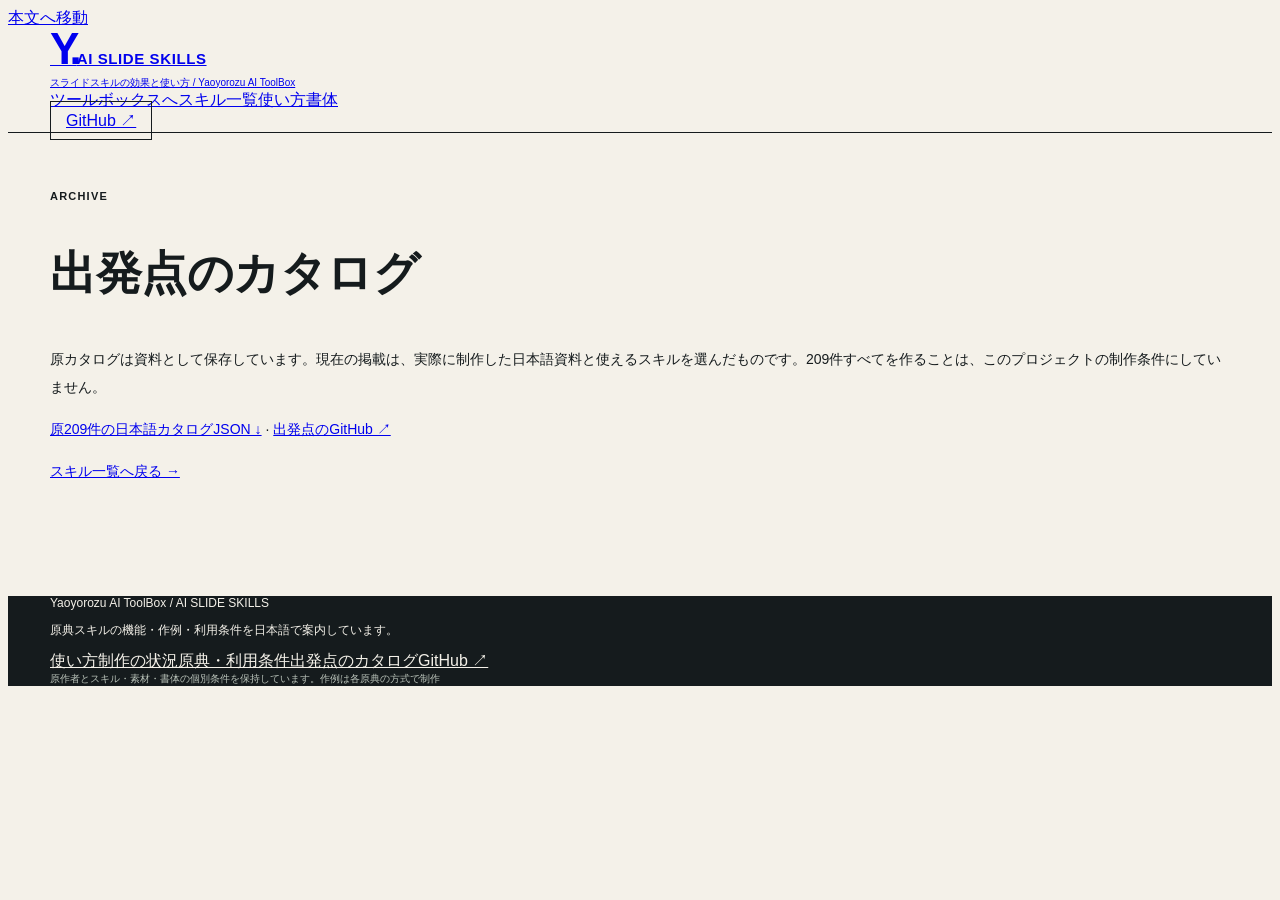
==== archive.html @ 670c6773 "Unify ToolBox branding and return navigation in slides guide" ====
<!doctype html><html lang="ja"><head><meta charset="utf-8"><meta name="viewport" content="width=device-width,initial-scale=1"><meta name="theme-color" content="#f4f1e9"><title>出発点のカタログ｜Yaoyorozu AI ToolBox</title><meta name="description" content="GitHubのAIスライドスキルを、改善できること・必要な入力・作例の該当ページから選べる日本語ガイド。スキル本文と原典一式も取得できます。"><link rel="icon" href="assets/studio-mark.svg"><link rel="stylesheet" href="assets/studio.css?v=4a5a4dead6aa"><link rel="stylesheet" href="assets/case-studio.css?v=7d80075aae3b"><link rel="stylesheet" href="assets/repository-studio.css?v=3c932d511712"><link rel="stylesheet" href="assets/yebisu-atelier.css?v=m320-20261027"><link rel="stylesheet" href="assets/font-atelier.css?v=7da7d9062678"><script type="importmap">{"imports":{"./assets/case-studio.mjs":"./assets/case-studio.mjs?v=c8dac0967e69","./assets/case-units.mjs":"./assets/case-units.mjs?v=8da967ca47a8","./assets/catalog-studio.mjs":"./assets/catalog-studio.mjs?v=f588c91cace5","./assets/download-name.mjs":"./assets/download-name.mjs?v=7736074fd26c","./assets/font-atelier.mjs":"./assets/font-atelier.mjs?v=66cad3c6fb1d","./assets/repository-detail.mjs":"./assets/repository-detail.mjs?v=819189dcedb0","./assets/skill-effects.mjs":"./assets/skill-effects.mjs?v=7119788c831f","./assets/slide-renderer.mjs":"./assets/slide-renderer.mjs?v=c7707512e979","./assets/studio.mjs":"./assets/studio.mjs?v=c17d2545ceea"}}</script><script type="module" src="assets/case-studio.mjs?v=c8dac0967e69"></script><script type="module" src="assets/repository-detail.mjs?v=819189dcedb0"></script><script type="module" src="assets/font-atelier.mjs?v=66cad3c6fb1d"></script></head><body><a class="skip" href="#main">本文へ移動</a><header class="header"><div class="shell header-inner"><a class="brand atelier-brand" href="./"><span class="brand-symbol">Y.</span><span>AI SLIDE SKILLS<small>スライドスキルの効果と使い方 / Yaoyorozu AI ToolBox</small></span></a><nav aria-label="メインメニュー"><a href="https://studio-yebisu.github.io/yaoyorozu-ai-toolbox/">ツールボックスへ</a><a href="./#skills">スキル一覧</a><a href="guide.html">使い方</a><a href="./#fonts">書体</a></nav><a class="header-github" href="https://github.com/studio-yebisu/yaoyorozu-ai-toolbox-slides">GitHub ↗</a></div></header><main id="main" class="shell doc-shell"><section class="doc-hero"><p class="eyebrow">ARCHIVE</p><h1>出発点のカタログ</h1></section><section class="doc-section"><p>原カタログは資料として保存しています。現在の掲載は、実際に制作した日本語資料と使えるスキルを選んだものです。209件すべてを作ることは、このプロジェクトの制作条件にしていません。</p><p><a href="data/skills.json" download>原209件の日本語カタログJSON ↓</a> · <a href="https://github.com/zhuyansen/awesome-codex-ppt-skills">出発点のGitHub ↗</a></p><p><a href="./#skills">スキル一覧へ戻る →</a></p></section></main><footer class="footer"><div class="shell"><div class="footer-main"><div><p class="footer-brand">Yaoyorozu AI ToolBox / AI SLIDE SKILLS</p><p>原典スキルの機能・作例・利用条件を日本語で案内しています。</p></div><div class="footer-links"><a href="guide.html">使い方</a><a href="status.html">制作の状況</a><a href="licenses.html">原典・利用条件</a><a href="archive.html">出発点のカタログ</a><a href="https://github.com/studio-yebisu/yaoyorozu-ai-toolbox-slides">GitHub ↗</a></div></div><div class="footer-bottom"><span>原作者とスキル・素材・書体の個別条件を保持しています。</span><span>作例は各原典の方式で制作</span></div></div></footer><dialog id="case-dialog" aria-labelledby="case-title"><div class="case-dialog-shell"><header class="player-header"><div><p id="case-owner" class="player-kicker"></p><h2 id="case-title"></h2></div><div class="player-header-actions"><button id="case-fullscreen" type="button">大きく見る ↗</button><button id="case-close" type="button" aria-label="事例を閉じる">閉じる ×</button></div></header><div id="case-stage" class="case-stage"></div><div class="case-controls" id="case-controls"><button id="case-prev" type="button" aria-label="前のスライド">←</button><button id="case-play" type="button">▶ 再生</button><button id="case-next" type="button" aria-label="次のスライド">→</button><span id="case-counter" aria-live="polite"></span><button id="case-notes" type="button" aria-expanded="false">発表メモ</button></div><section id="case-effect" class="case-effect" aria-label="このスキルの効果"></section><div id="case-pages" class="case-pages" aria-label="ページ一覧"></div><p id="case-note" hidden></p><div class="case-bottom"><p id="case-state"></p><div><a id="case-download" class="button primary" download>資料をダウンロード ↓</a><a id="case-skill" class="button outline" download>スキル本文 ↓</a><a id="case-make" class="button outline">このスキルで作る →</a><a id="case-compare" class="text-link" hidden>別の形式と比べる ↗</a><a id="case-origin" class="text-link">原典 ↗</a></div></div></div></dialog></body></html>
---- assets/yebisu-atelier.css ----
@font-face{font-family:'Atelier Zen';src:url('../downloads/fonts/zenkakugothicnew/ZenKakuGothicNew-Regular.ttf') format('truetype');font-weight:400;font-display:swap}
@font-face{font-family:'Atelier Zen';src:url('../downloads/fonts/zenkakugothicnew/ZenKakuGothicNew-Bold.ttf') format('truetype');font-weight:700;font-display:swap}
@font-face{font-family:'Atelier Space';src:url('../downloads/fonts/spacegrotesk/SpaceGrotesk%5Bwght%5D.ttf') format('truetype');font-weight:300 700;font-display:swap}
@font-face{font-family:'Atelier Mincho';src:url('../downloads/fonts/shipporimincho/ShipporiMincho-Bold.ttf') format('truetype');font-weight:700;font-display:swap}
:root{--paper:#f4f1e9;--panel:#ebe8dc;--ink:#151b1d;--muted:#545b5d;--line:#cfcdc2;--acid:#d6fa53;--warn:#a63a1f;--sans:'Atelier Zen','Noto Sans JP',sans-serif;--mincho:'Atelier Mincho','BIZ UDPMincho',serif}
html{scroll-behavior:auto;scroll-padding-top:110px}body{background:var(--paper);font-family:var(--sans);color:var(--ink)}button,a,input,select{touch-action:manipulation}
button:focus-visible,a:focus-visible,select:focus-visible,input:focus-visible,summary:focus-visible{outline:3px solid #698a00;outline-offset:3px}
.shell{max-width:1320px;padding-left:42px;padding-right:42px}.header{background:var(--paper);border-bottom:1px solid var(--ink);backdrop-filter:none}.header-inner{min-height:80px}.atelier-brand{gap:12px}.brand-symbol{font:700 44px/.9 'Atelier Space',sans-serif;letter-spacing:-5px}.atelier-brand>span:last-child{font:700 15px/1.2 'Atelier Space',sans-serif;letter-spacing:.04em}.atelier-brand small{display:block;font:400 10px/1.5 var(--sans);letter-spacing:0;margin-top:6px}.header nav{gap:28px}.header-github{border:1px solid var(--ink);padding:10px 15px;border-radius:0}
.eyebrow{font:600 11px/1.5 'Atelier Space',sans-serif;letter-spacing:.11em;color:var(--ink)}
.button{border-radius:0;padding:13px 19px;font-size:13px;border:1px solid var(--ink)}.button.primary{background:var(--ink);color:var(--paper);border-color:var(--ink)}.button.primary:hover{background:#32412a}.button.outline{color:var(--ink);background:transparent}.text-link{color:var(--ink);font-size:13px}
.section{padding-top:64px;padding-bottom:72px}.section-heading{display:flex;align-items:end;justify-content:space-between;gap:35px;margin-bottom:24px}.section-heading h2{font:700 clamp(28px,3vw,38px)/1.35 var(--mincho);letter-spacing:-.01em;margin:10px 0 0}.section-heading>p{font-size:13px;line-height:1.9;margin:0 0 6px;max-width:440px}.results{font-size:12px;color:var(--muted);margin:14px 0}

/* Top: the subject is the skill. Entrances select an improvement, not a slide topic. */
.effect-hero{padding-top:52px;padding-bottom:44px;border-bottom:1px solid var(--ink)}.effect-hero h1{font:700 clamp(30px,4.2vw,54px)/1.3 var(--mincho);letter-spacing:-.02em;margin:16px 0 14px}.effect-hero .hero-description{font-size:15px;line-height:1.9;margin:0 0 28px;max-width:640px}
.need-title{margin:0 0 10px;font-size:13px;font-weight:700}.need-entrance ul{list-style:none;margin:0;padding:0;display:grid;grid-template-columns:repeat(3,minmax(0,1fr));gap:10px}.need-entrance button{display:grid;grid-template-columns:minmax(0,1fr) auto;align-items:baseline;gap:2px 12px;width:100%;min-height:64px;padding:13px 16px;border:1px solid var(--ink);background:transparent;color:var(--ink);text-align:left;font:inherit;cursor:pointer}.need-entrance b{font-size:15px;line-height:1.5}.need-entrance span{grid-column:1;font-size:11px;color:var(--muted)}.need-entrance small{grid-column:2;grid-row:1;font:600 12px/1 'Atelier Space',var(--sans)}.need-entrance button:hover{background:var(--panel)}.need-entrance button[aria-pressed=true]{background:var(--ink);color:var(--paper)}.need-entrance button[aria-pressed=true] span{color:#c6cbc5}.need-entrance button[aria-pressed=true] small{color:var(--acid)}

/* One list: controls, selected state and cards. */
.effect-tools{display:grid;grid-template-columns:minmax(0,2fr) repeat(3,minmax(0,1fr));gap:12px;align-items:end;padding:18px 0;border-top:1px solid var(--ink);border-bottom:1px solid var(--line)}.effect-tools label{display:grid;gap:6px;font-size:12px;font-weight:700;min-width:0}.effect-tools input,.effect-tools select{width:100%;min-width:0;min-height:44px;padding:10px 12px;border:1px solid var(--ink);border-radius:0;background:transparent;color:var(--ink);font:inherit;font-size:14px;font-weight:400}.effect-tools select:disabled{opacity:.5}
.effect-active{display:flex;flex-wrap:wrap;gap:8px;margin-top:14px}.effect-active:empty{display:none}.effect-active button{min-height:36px;padding:7px 12px;border:1px solid var(--ink);background:var(--acid);color:var(--ink);font:inherit;font-size:12px;cursor:pointer}.effect-active button[data-clear-filters]{background:transparent}
.effect-data-note{margin:0 0 14px;padding:10px 14px;border-left:3px solid var(--ink);background:var(--panel);font-size:12px;line-height:1.8}
.effect-list{display:grid;grid-template-columns:repeat(2,minmax(0,1fr));gap:44px 36px}
.effect-card{display:flex;flex-direction:column;min-width:0;padding-top:16px;border-top:2px solid var(--ink)}
.effect-repo{display:flex;flex-wrap:wrap;align-items:center;gap:6px 12px;margin:0;font-size:11px;color:var(--muted);overflow-wrap:anywhere}.effect-repo a{color:var(--muted)}.effect-repo b{color:var(--ink)}.effect-warning{padding:1px 7px;border:1px solid var(--warn);color:var(--warn);font-weight:700}
.effect-card h3{margin:8px 0 6px;font-size:21px;line-height:1.5;letter-spacing:-.01em;overflow-wrap:anywhere}.effect-card h3 a{color:var(--ink);text-decoration:none}.effect-card h3 a:hover{text-decoration:underline;text-underline-offset:4px}
.effect-job{margin:0 0 12px;font-size:13px;line-height:1.85}
.effect-facts{margin:0 0 12px;border-top:1px solid var(--line)}.effect-facts>div{display:grid;grid-template-columns:7.5em minmax(0,1fr);gap:12px;padding:8px 0;border-bottom:1px solid var(--line)}.effect-facts dt{font-size:11px;font-weight:700;padding-top:2px}.effect-facts dd{margin:0;font-size:13px;line-height:1.8;overflow-wrap:anywhere}
.effect-tags{list-style:none;display:flex;flex-wrap:wrap;gap:6px;margin:0 0 14px;padding:0}.effect-tags button{min-height:28px;padding:2px 9px;border:1px solid var(--line);background:transparent;color:var(--ink);font:inherit;font-size:11px;cursor:pointer}.effect-tags button:hover{border-color:var(--ink)}.effect-tags button[aria-pressed=true]{background:var(--acid);border-color:var(--ink)}
.effect-proof{display:grid;grid-template-columns:minmax(0,1fr) minmax(0,42%);grid-template-areas:"title image" "note image" "case image";align-content:start;column-gap:16px;padding:14px;background:var(--panel)}.effect-proof-title{grid-area:title;margin:0 0 6px;font-size:11px;font-weight:700;letter-spacing:.04em}.effect-proof>.effect-inspect,.effect-proof>.effect-missing{grid-area:note;margin:0}.effect-inspect{font-size:13px;line-height:1.8}.effect-inspect b{display:inline-block;margin-right:8px;padding:0 6px;background:var(--ink);color:var(--paper);font-size:11px}.effect-case{grid-area:case;margin:10px 0 0;font-size:11px;line-height:1.7;color:var(--muted)}.effect-case span{white-space:nowrap}
.effect-proof-image{grid-area:image;position:relative;align-self:start;display:block;width:100%;aspect-ratio:16/9;padding:0;border:1px solid var(--ink);background:#dcd8cb;overflow:hidden;cursor:pointer}.effect-proof-image.square-preview{aspect-ratio:1}.effect-proof-image img{display:block;width:100%;height:100%;object-fit:contain}.effect-proof-image span{position:absolute;left:6px;bottom:6px;padding:2px 7px;background:var(--acid);border:1px solid var(--ink);color:var(--ink);font-size:10px;font-weight:700}
.effect-others{margin:10px 0 0;font-size:12px;line-height:1.9}.effect-others button{margin:0 10px 0 0;padding:0;border:0;background:transparent;color:var(--ink);font:inherit;text-decoration:underline;text-underline-offset:3px;cursor:pointer}
.effect-actions{display:flex;flex-wrap:wrap;align-items:center;gap:10px 16px;margin-top:auto;padding-top:14px}.effect-actions .effect-primary{padding:11px 16px;background:var(--ink);color:var(--paper);font-size:13px;font-weight:700;text-decoration:none}.effect-actions .effect-primary:hover{background:#32412a}.effect-actions button{min-height:42px;padding:9px 14px;border:1px solid var(--ink);background:transparent;color:var(--ink);font:inherit;font-size:13px;font-weight:700;cursor:pointer}.effect-actions a[download]{font-size:12px;color:var(--ink)}
.effect-missing{color:#6b5a2f;font-size:12px;line-height:1.8}
.effect-empty{grid-column:1/-1;padding:24px;border:1px solid var(--ink);background:var(--panel);font-size:14px;line-height:1.9}.effect-empty p{margin:0 0 6px}.effect-empty ul{margin:6px 0 14px;padding-left:20px}.effect-empty li button{padding:0;border:0;background:transparent;color:var(--ink);font:inherit;font-weight:700;text-decoration:underline;text-underline-offset:3px;cursor:pointer}
.effect-bundle{display:flex;flex-wrap:wrap;gap:6px 16px;margin-top:36px;font-size:12px;color:var(--muted)}.effect-bundle a{color:var(--ink);font-weight:700}

.effect-how{background:var(--ink);color:var(--paper);padding:56px 0}.effect-how .eyebrow{color:var(--acid)}.effect-how h2{font:700 32px/1.4 var(--mincho);margin:8px 0 24px}.effect-how-steps{list-style:none;margin:0;padding:0;display:grid;grid-template-columns:repeat(5,minmax(0,1fr));gap:24px}.effect-how-steps li{border-top:1px solid #47504b;padding-top:14px}.effect-how-steps b{font:500 30px/1 'Atelier Space',sans-serif;color:var(--acid)}.effect-how-steps h3{font-size:15px;margin:12px 0 8px}.effect-how-steps p{margin:0;font-size:12px;line-height:1.9;color:#d4d8d2}.effect-how .text-link{display:inline-block;margin-top:24px;color:var(--paper)}.effect-how a:focus-visible{outline-color:var(--acid)}
.atelier-fonts{border-top:1px solid var(--ink)}

/* Repository page: problem → what it does → input/output → features used → pages → apply. */
.doc-shell{padding-top:44px;padding-bottom:85px}.doc-shell:has(#repository-detail){max-width:1080px}
.effect-top{margin:24px 0 8px}.effect-top .repo-owner{display:flex;flex-wrap:wrap;gap:6px 12px;align-items:center;font-size:12px;font-weight:400;color:var(--muted);overflow-wrap:anywhere}.effect-top .repo-owner a{color:var(--muted)}.effect-top .repo-owner b{color:var(--ink)}.effect-top h1{font:700 clamp(28px,4vw,46px)/1.35 var(--mincho);letter-spacing:-.01em;margin:12px 0}.effect-top>.repo-desc{font-size:16px;line-height:1.9;max-width:820px}.effect-siblings{font-size:13px;line-height:1.9}.effect-siblings a{color:var(--ink)}
.effect-toc{display:flex;flex-wrap:wrap;gap:8px;margin-top:24px;padding-top:16px;border-top:1px solid var(--line)}.effect-toc a{padding:6px 10px;border:1px solid var(--line);color:var(--ink);font-size:12px;text-decoration:none}.effect-toc a:hover{border-color:var(--ink)}
#problem{scroll-margin-top:160px}
.effect-proof-dialog{width:min(1100px,96vw);max-height:94vh;overflow:auto;padding:20px;background:var(--paper);color:var(--ink);border:1px solid var(--ink)}.effect-proof-dialog::backdrop{background:#17201bd9}.effect-proof-dialog>header{display:flex;align-items:start;justify-content:space-between;gap:20px;margin-bottom:16px}.effect-proof-dialog h2{font:700 20px/1.5 var(--mincho);margin:0}.effect-proof-dialog>header button{flex-shrink:0}.effect-proof-images{display:grid;grid-template-columns:repeat(auto-fit,minmax(min(360px,100%),1fr));gap:16px}.effect-proof-images figure{margin:0;min-width:0}.effect-proof-images img{display:block;width:100%;aspect-ratio:16/9;max-height:62vh;object-fit:contain;background:#fff;border:1px solid var(--line)}.effect-proof-images figcaption{font-size:12px;margin-top:6px}.effect-proof-context{display:grid;grid-template-columns:110px 1fr;gap:8px 14px;font-size:13px;line-height:1.9}.effect-proof-context dt{font-weight:700}.effect-proof-context dd{margin:0}.effect-proof-dialog>p{margin-bottom:0}body:has(.effect-proof-dialog[open]){overflow:hidden}
.effect-proof-dialog .effect-proof-actions{margin:0 0 16px}
@media(max-width:650px){#problem{scroll-margin-top:240px}.effect-proof-dialog{padding:14px}.effect-proof-dialog h2{font-size:17px}.effect-proof-dialog>header{gap:10px}.effect-proof-context{grid-template-columns:1fr;gap:2px}.effect-proof-context dd{margin-bottom:10px}.effect-proof-images img{max-height:40vh}}
.effect-section{padding:30px 0;border-top:1px solid var(--ink)}.effect-section h2{display:flex;align-items:baseline;gap:12px;margin:0 0 16px;font:700 24px/1.45 var(--mincho)}.effect-step{flex:0 0 auto;display:inline-grid;place-items:center;width:30px;height:30px;background:var(--acid);border:1px solid var(--ink);font:600 14px/1 'Atelier Space',var(--sans)}.effect-section h3{margin:20px 0 8px;font-size:15px}.effect-section h4{margin:0 0 8px;font-size:13px}.effect-section p,.effect-section li{font-size:14px;line-height:1.95;overflow-wrap:anywhere}.effect-section ul,.effect-section ol{padding-left:22px}.effect-lead{font-size:16px!important;max-width:820px}
.effect-upstream{margin:16px 0 8px;padding:12px 16px;border-left:3px solid var(--ink);background:var(--panel)}.effect-upstream p{margin:0}.effect-label{font-size:11px!important;font-weight:700;margin-bottom:4px!important}.effect-source{font-size:13px!important}.effect-source a{color:var(--ink);overflow-wrap:anywhere}
.effect-io,.effect-scope{display:grid;grid-template-columns:repeat(2,minmax(0,1fr));gap:20px}.effect-io>div,.effect-scope>div{min-width:0;padding:14px 16px;border:1px solid var(--line)}.effect-io h3{margin-top:0}.effect-scope{margin-top:14px}.effect-note{font-size:13px!important}.effect-note a{color:var(--ink)}
.effect-case-title{margin:0 0 4px!important;font:700 19px/1.6 var(--mincho)!important}.effect-case-meta{margin:0 0 12px;font-size:12px!important;color:var(--muted)}.effect-boundary{margin-top:14px;padding:10px 14px;border:1px dashed var(--ink);font-size:13px!important}.effect-boundary a{color:var(--ink)}
.effect-details{margin-top:16px;font-size:13px}.effect-details summary{cursor:pointer;font-weight:700;min-height:32px}.effect-details pre{white-space:pre-wrap;overflow-wrap:anywhere;font-size:12px}
.effect-pages{list-style:none;margin:0;padding:0!important;display:grid;gap:18px}.effect-page{display:grid;grid-template-columns:minmax(0,300px) minmax(0,1fr);gap:20px;padding:16px;background:var(--panel)}.effect-page-image{position:relative;display:block;width:100%;aspect-ratio:16/9;padding:0;border:1px solid var(--ink);background:#dcd8cb;overflow:hidden;cursor:pointer}.effect-page-image img{display:block;width:100%;height:100%;object-fit:contain}.effect-page-image.is-invalid{display:grid;place-items:center;cursor:default;font-size:12px}.effect-page-noimage{display:grid;place-items:center;height:100%;font-size:12px;line-height:1.6}.effect-page-copy{min-width:0}.effect-page-label{margin:0 0 8px!important}.effect-page-label b{margin-right:10px;padding:1px 8px;background:var(--ink);color:var(--paper);font-size:12px}.effect-page-copy dl{display:grid;grid-template-columns:6.5em minmax(0,1fr);gap:6px 12px;margin:0 0 10px}.effect-page-copy dt{font-size:12px;font-weight:700;padding-top:3px}.effect-page-copy dd{margin:0;font-size:14px;line-height:1.85;overflow-wrap:anywhere}.effect-page-actions{display:flex;flex-wrap:wrap;align-items:center;gap:8px 16px;margin:0!important}.effect-page-actions a{color:var(--ink);font-size:13px}.effect-page-actions .button{min-height:42px}
.effect-edit-note{margin-top:16px;padding:12px 16px;border-left:3px solid var(--ink);background:#fff9ed;font-size:13px!important}.effect-edit-note a{margin-left:6px;color:var(--ink);font-weight:700}
.effect-howto{margin:0 0 16px}.effect-howto li{margin-bottom:4px}.effect-chooser{margin:8px 0 12px}.effect-works h2{font:700 20px/1.5 var(--mincho)}
.repo-chips span{background:#e6e7d8;border-radius:0}.repo-guide-section{border-top:1px solid var(--ink)}.repo-guide-section h2{font:700 22px/1.5 var(--mincho);margin:0 0 12px}.repo-guide-section pre,.repo-guide-section textarea{background:transparent;border-color:var(--line);border-radius:0}.repo-guide-section>details{font-size:12px}.repo-guide-section>details summary{cursor:pointer;font-weight:700}.repo-guide-section>details[open]{margin-top:15px}.repo-code-actions{align-items:center}.repo-code-actions a,.repo-code-actions button{color:var(--ink)}.repo-code-actions .button.primary{color:var(--paper)}.repo-example-row button{color:var(--ink)}.repo-example-row img{border-radius:0}
#repository-font{display:block;width:100%;max-width:360px;margin:10px 0 8px;padding:11px 13px;border:1px solid var(--line);border-radius:0;background:transparent;font:inherit;font-size:13px}#repository-copy-state{display:block;margin-top:10px;font-size:12px}
.repository-request-inputs>label,.repository-request-options label,.repo-guide-section>label[for="repository-prompt"]{display:block;font-size:12px;font-weight:700;margin:15px 0 7px}.repository-request-inputs input{display:block;width:100%;min-width:0;padding:11px 13px;border:1px solid var(--line);border-radius:0;background:transparent;font:inherit;font-size:13px}.repository-request-options{display:grid;grid-template-columns:minmax(0,1fr) 90px;gap:12px;margin-bottom:18px}.repository-request-inputs #repository-content{min-height:160px}.repo-guide-section #repository-assemble{margin:5px 0 8px}.repository-used-prompt{margin-top:20px}.repository-used-prompt summary{cursor:pointer;font-size:12px;font-weight:700}.repository-used-prompt pre{max-height:360px;overflow:auto}
.repo-archive-note{padding:18px;border-left:3px solid var(--ink);background:var(--panel);font-size:13px;line-height:1.9}
.repository-skill-text{white-space:pre-wrap;overflow-wrap:anywhere;max-height:36rem;overflow:auto;font-size:.875rem;line-height:1.8}
#repository-case{display:block;width:100%;min-height:44px;margin:8px 0 12px;padding:10px 12px;font:inherit;background:#faf8f1;color:#17231f;border:1px solid #aba99d}
#repository-detail .repo-license-notice{margin:16px 0;padding:12px 16px;border-left:3px solid var(--warn);background:#fff9ed;font-size:14px;line-height:1.8}

/* Player: current skill, its change, and what to inspect on this page. */
#case-dialog{border:1px solid var(--ink);border-radius:2px;background:var(--paper);box-shadow:0 40px 100px #0007;animation:atelier-float .23s cubic-bezier(.2,.8,.2,1)}#case-dialog::backdrop{background:#0d161db3;backdrop-filter:blur(6px);animation:atelier-shade .18s ease}.player-header{background:var(--paper);border-color:var(--line)}.player-header h2{font-size:17px}.player-kicker{color:var(--ink)!important;font-weight:700}.player-header-actions button{border-radius:0;border-color:var(--line);color:var(--ink)}.case-controls{background:var(--paper);border-color:var(--line)}.case-controls button,.case-pages button{border-radius:0}.case-controls button{border-color:var(--line);color:var(--ink)}.case-pages{background:var(--paper)}.case-pages button[aria-current=true]{outline-color:var(--ink)}.case-pages button:not(:has(img)){min-height:70px;min-width:150px;background:#e6e3d8;display:flex;align-items:center}.case-pages button span{line-height:1.6;font-size:10px;white-space:normal}.case-bottom{background:var(--paper);border-color:var(--line)}#case-note{background:var(--panel);border-radius:0}#case-skill[hidden]{display:none}
.case-effect{display:grid;grid-template-columns:minmax(0,1fr) minmax(0,1.4fr) auto;gap:10px 22px;align-items:start;margin:0 0 12px;padding:12px 14px;background:var(--panel);border-left:3px solid var(--ink)}.case-effect:empty{display:none}.case-effect p{margin:0}.case-effect-kicker,.case-effect-label{font-size:11px;font-weight:700;color:var(--muted)}.case-effect-name{font-size:14px;font-weight:700;line-height:1.6}.case-effect-change,.case-effect-inspect{font-size:13px;line-height:1.75}.case-effect-rule{margin-top:4px!important;font-size:12px;line-height:1.7}.case-effect-rule span{margin-right:8px;font-weight:700}.case-effect-jumps{display:flex;flex-wrap:wrap;align-items:center;gap:6px;margin-top:8px!important;font-size:11px}.case-effect-jumps button{min-width:32px;min-height:32px;border:1px solid var(--ink);background:transparent;color:var(--ink);font:inherit;font-size:12px;cursor:pointer}.case-effect-jumps button[aria-current=true]{background:var(--ink);color:var(--paper)}.case-effect-link{align-self:center;color:var(--ink);font-size:12px;font-weight:700;white-space:nowrap}
#case-dialog.expanded .case-effect-change{display:none}
@keyframes atelier-float{from{opacity:0;transform:translateY(25px) scale(.97)}to{opacity:1;transform:translateY(0) scale(1)}}@keyframes atelier-shade{from{opacity:0}to{opacity:1}}

.footer{background:var(--ink);color:var(--paper);border-top:0}.footer a,.footer-brand{color:var(--paper)}.footer-bottom{border-color:#47504b;color:#b9c2b9;font-size:10px}.footer-main p{font-size:12px}.footer-links{flex-wrap:wrap;row-gap:10px}.footer a:focus-visible{outline-color:var(--acid)}
.doc-hero h1{font:700 clamp(30px,3.6vw,48px)/1.4 var(--mincho);letter-spacing:-.01em}.doc-section h2{font:700 24px/1.5 var(--mincho)}.doc-section p,.doc-section li{font-size:14px;line-height:2}.doc-section pre{padding:25px;background:#e9e5d9;white-space:pre-wrap;overflow-wrap:anywhere;font-size:13px;line-height:1.9}.doc-section h3{margin-top:22px;font-size:16px}
.atelier-edition{background:var(--ink);color:var(--paper)}.edition-inner{display:grid;grid-template-columns:auto minmax(0,1fr) auto;align-items:center;gap:8px 28px;padding-top:12px;padding-bottom:12px}.edition-model{display:flex;flex-wrap:wrap;align-items:baseline;gap:4px 12px;margin:0}.edition-model span{font:600 10px/1.4 'Atelier Space',var(--sans);letter-spacing:.14em;color:#b9c2b9}.edition-model b{font:700 15px/1.2 'Atelier Space',var(--sans);letter-spacing:.06em;color:var(--acid)}.edition-copy{margin:0;font-size:12px;line-height:1.8;color:#e7e6dc}.edition-copy b{color:var(--paper)}.edition-copy span{display:block;font-size:11px;color:#b9c2b9}.edition-link{color:var(--paper);font-size:12px;font-weight:700;white-space:nowrap;border-bottom:1px solid var(--acid);padding-bottom:2px}.atelier-edition a:focus-visible{outline-color:var(--acid)}
.atelier-edition.is-pending{background:#e9e5d9;color:var(--ink);border-top:1px solid var(--line)}.is-pending .edition-model b{font:700 13px/1.4 var(--sans);letter-spacing:0;color:var(--ink)}.is-pending .edition-model span,.is-pending .edition-copy span{color:var(--muted)}.is-pending .edition-copy,.is-pending .edition-copy b,.is-pending .edition-link{color:var(--ink)}.atelier-edition.is-pending a:focus-visible{outline-color:#698a00}
.guide-lead{margin-top:12px;font-size:14px;line-height:2}.guide-kit{display:grid;grid-template-columns:repeat(2,minmax(0,1fr));margin:0;border-top:1px solid var(--ink)}.guide-kit>div{padding:18px 22px 20px 0;border-bottom:1px solid var(--line);min-width:0}.guide-kit>div:nth-child(odd){border-right:1px solid var(--line)}.guide-kit>div:nth-child(even){padding-left:22px}.guide-kit dt{margin-bottom:6px;font:700 17px/1.5 var(--mincho)}.guide-kit dd{margin:0;font-size:13px;line-height:1.9}.guide-steps b{margin-right:8px}.doc-section .guide-caution{padding:16px 18px;border-left:3px solid var(--ink);background:#e9e5d9;font-size:13px}.guide-caution b{display:block;margin-bottom:4px}
.status-stamp{font-size:12px;color:var(--muted)}.status-figures{display:grid;grid-template-columns:repeat(5,minmax(0,1fr));margin:0 0 14px;border-top:1px solid var(--ink)}.status-figures>div{display:flex;flex-direction:column-reverse;justify-content:flex-end;gap:6px;min-width:0;padding:14px 12px 14px 0;border-bottom:1px solid var(--line)}.status-figures dt{font-size:11px;color:var(--muted)}.status-figures dd{margin:0;font:500 32px/1 'Atelier Space',var(--sans)}.status-figures small{margin-left:3px;font:700 11px/1 var(--sans)}.status-model{display:flex;flex-wrap:wrap;align-items:baseline;gap:4px 14px;padding:14px 18px;background:var(--ink);color:var(--paper)}.status-model span{font:600 10px/1.4 'Atelier Space',var(--sans);letter-spacing:.14em;color:#b9c2b9}.status-model b{font:700 22px/1.2 'Atelier Space',var(--sans);letter-spacing:.06em;color:var(--acid)}.status-list{display:grid;grid-template-columns:max-content minmax(0,1fr);gap:10px 24px;font-size:14px;line-height:1.8}.status-list dt{font-weight:700}.status-list dd{margin:0;overflow-wrap:anywhere}.status-pending{padding:16px 18px;border-left:3px solid var(--ink);background:#e9e5d9}.status-pending b{display:inline-block;margin-right:10px;padding:1px 8px;border:1px solid var(--ink);background:var(--acid);font-size:12px}
.license-table-wrap small{font-size:11px;line-height:1.7;color:var(--muted)}

@media(max-width:1100px){.shell{padding-left:30px;padding-right:30px}.effect-how-steps{grid-template-columns:repeat(3,minmax(0,1fr))}.effect-tools{grid-template-columns:repeat(3,minmax(0,1fr))}.effect-search{grid-column:1/-1}}
@media(max-width:900px){.effect-list{grid-template-columns:1fr}.need-entrance ul{grid-template-columns:repeat(2,minmax(0,1fr))}.case-effect{grid-template-columns:minmax(0,1fr)}.case-effect-link{justify-self:start}}
@media(max-width:800px){.header-inner{min-height:72px}.header nav{gap:18px}.header nav a{font-size:12px}.header-github{display:none}.atelier-brand>span:last-child{font-size:13px}.section{padding-top:48px;padding-bottom:52px}.section-heading{display:block}.section-heading>p{margin-top:12px;max-width:none}.edition-inner{grid-template-columns:1fr;gap:6px}.status-figures{grid-template-columns:repeat(3,minmax(0,1fr))}.effect-page{grid-template-columns:minmax(0,220px) minmax(0,1fr)}.case-controls{flex-wrap:wrap}}
@media(max-width:600px){.shell{padding-left:20px;padding-right:20px}.header nav{gap:8px;flex-wrap:wrap}.header nav a{font-size:11px;min-height:44px;display:flex;align-items:center}.brand-symbol{font-size:34px}.atelier-brand{gap:7px}.atelier-brand>span:last-child{font-size:10px}.atelier-brand small{font-size:9px}
 .effect-hero{padding-top:30px;padding-bottom:30px}.effect-hero h1{font-size:28px}.effect-hero .hero-description{font-size:14px;margin-bottom:20px}.need-entrance ul{grid-template-columns:1fr;gap:8px}.need-entrance button{min-height:52px;padding:10px 14px}.need-entrance b{font-size:14px}
 .effect-tools{grid-template-columns:1fr 1fr;gap:10px}.effect-tools label:last-child{grid-column:1/-1}.section-heading h2{font-size:26px}
 .effect-card h3{font-size:19px}.effect-facts>div{grid-template-columns:1fr;gap:2px}.effect-proof{grid-template-columns:minmax(0,1fr);grid-template-areas:"title" "note" "image" "case";row-gap:8px}.effect-proof-image{margin-top:4px}.effect-case{margin-top:0}.effect-case span{white-space:normal}.effect-actions{gap:10px}.effect-actions .effect-primary,.effect-actions button{flex:1 1 100%;text-align:center}
 .effect-how h2{font-size:26px}.effect-how-steps{grid-template-columns:1fr;gap:14px}.effect-how-steps li{display:grid;grid-template-columns:40px minmax(0,1fr);column-gap:12px}.effect-how-steps b{grid-row:1/3;font-size:24px}.effect-how-steps h3{margin:0 0 4px}.effect-how-steps p{grid-column:2}
 .doc-shell{padding-top:26px}.effect-top h1{font-size:28px}.effect-top>.repo-desc{font-size:15px}.effect-section h2{font-size:20px}.effect-io,.effect-scope{grid-template-columns:1fr;gap:12px}.effect-page{grid-template-columns:1fr;padding:12px}.effect-page-copy dl{grid-template-columns:1fr;gap:2px}.effect-page-copy dd{margin-bottom:8px}.effect-page-actions .button{flex:1 1 100%;text-align:center}
 .guide-kit{grid-template-columns:1fr}.guide-kit>div,.guide-kit>div:nth-child(even){padding:16px 0 18px;border-right:0}.guide-kit>div:nth-child(odd){border-right:0}.status-figures{grid-template-columns:repeat(2,minmax(0,1fr))}.status-figures dd{font-size:28px}.status-list{grid-template-columns:1fr;gap:2px}.status-list dd{margin-bottom:10px}
 .player-header h2{font-size:13px}.player-header-actions button{font-size:10px}.case-bottom>div{gap:9px}.case-pages{max-height:98px}.case-effect{padding:10px 12px;gap:6px}.case-effect-change{font-size:12px}.footer-bottom{display:block;line-height:1.8}}
@media(prefers-reduced-motion:reduce){html{scroll-behavior:auto}*,*::before,*::after{animation:none!important;transition:none!important}}

.effect-cautions{border-left:3px solid #9a3c21;background:#f2e5d8;padding:10px 14px;margin:14px 0;font-size:12px;line-height:1.8}.effect-cautions p{margin:0}.effect-cautions ul{margin:0;padding-left:18px}
.effect-edit-proof{margin-top:28px;padding-top:20px;border-top:1px solid var(--line,#c8beb0)}.effect-edit-proof h3{font-size:20px}.effect-edit-comparison{display:grid;grid-template-columns:repeat(2,minmax(0,1fr));gap:18px}.effect-edit-comparison figure{margin:0}.effect-edit-comparison img{width:100%;display:block;border:1px solid #c8beb0}.effect-edit-comparison figcaption{font-size:12px;margin-top:8px}@media(max-width:700px){.effect-edit-comparison{grid-template-columns:1fr}}

/* Keep source downloads readable and mobile filter choices untruncated. */
.effect-edit-note a{display:inline-block;white-space:nowrap;margin:6px 8px 0 0;padding:5px 8px;border:1px solid currentColor;text-decoration:none}
@media(max-width:600px){.effect-tools{grid-template-columns:minmax(0,1fr)}.effect-tools label{grid-column:1/-1}}

.effect-edit-downloads a{white-space:nowrap}
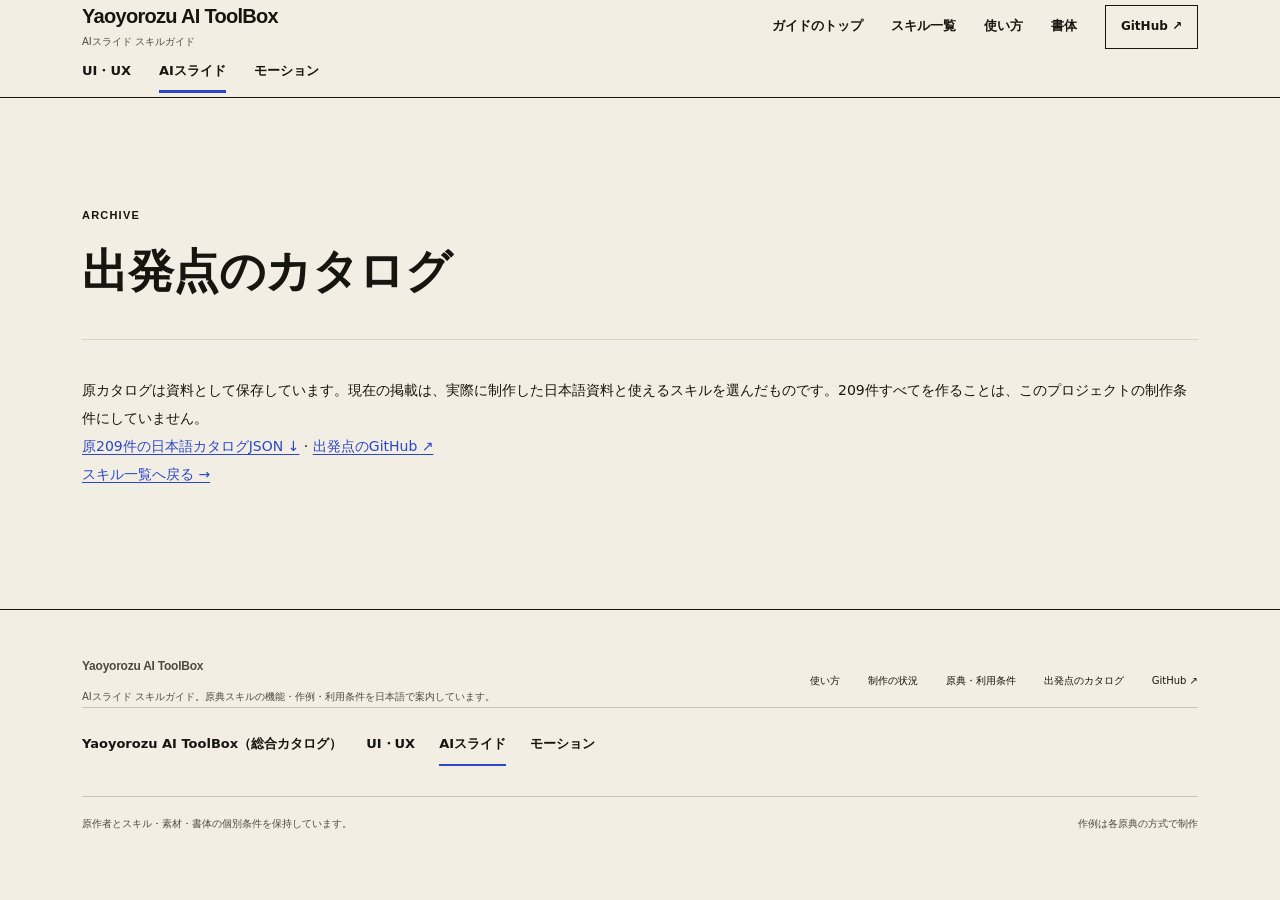
==== commit 36bf9ec7: "Align slides guide with ToolBox interface" ====
--- a/archive.html
+++ b/archive.html
@@ -1 +1 @@
-<!doctype html><html lang="ja"><head><meta charset="utf-8"><meta name="viewport" content="width=device-width,initial-scale=1"><meta name="theme-color" content="#f4f1e9"><title>出発点のカタログ｜Yaoyorozu AI ToolBox</title><meta name="description" content="GitHubのAIスライドスキルを、改善できること・必要な入力・作例の該当ページから選べる日本語ガイド。スキル本文と原典一式も取得できます。"><link rel="icon" href="assets/studio-mark.svg"><link rel="stylesheet" href="assets/studio.css?v=4a5a4dead6aa"><link rel="stylesheet" href="assets/case-studio.css?v=7d80075aae3b"><link rel="stylesheet" href="assets/repository-studio.css?v=3c932d511712"><link rel="stylesheet" href="assets/yebisu-atelier.css?v=m320-20261027"><link rel="stylesheet" href="assets/font-atelier.css?v=7da7d9062678"><script type="importmap">{"imports":{"./assets/case-studio.mjs":"./assets/case-studio.mjs?v=c8dac0967e69","./assets/case-units.mjs":"./assets/case-units.mjs?v=8da967ca47a8","./assets/catalog-studio.mjs":"./assets/catalog-studio.mjs?v=f588c91cace5","./assets/download-name.mjs":"./assets/download-name.mjs?v=7736074fd26c","./assets/font-atelier.mjs":"./assets/font-atelier.mjs?v=66cad3c6fb1d","./assets/repository-detail.mjs":"./assets/repository-detail.mjs?v=819189dcedb0","./assets/skill-effects.mjs":"./assets/skill-effects.mjs?v=7119788c831f","./assets/slide-renderer.mjs":"./assets/slide-renderer.mjs?v=c7707512e979","./assets/studio.mjs":"./assets/studio.mjs?v=c17d2545ceea"}}</script><script type="module" src="assets/case-studio.mjs?v=c8dac0967e69"></script><script type="module" src="assets/repository-detail.mjs?v=819189dcedb0"></script><script type="module" src="assets/font-atelier.mjs?v=66cad3c6fb1d"></script></head><body><a class="skip" href="#main">本文へ移動</a><header class="header"><div class="shell header-inner"><a class="brand atelier-brand" href="./"><span class="brand-symbol">Y.</span><span>AI SLIDE SKILLS<small>スライドスキルの効果と使い方 / Yaoyorozu AI ToolBox</small></span></a><nav aria-label="メインメニュー"><a href="https://studio-yebisu.github.io/yaoyorozu-ai-toolbox/">ツールボックスへ</a><a href="./#skills">スキル一覧</a><a href="guide.html">使い方</a><a href="./#fonts">書体</a></nav><a class="header-github" href="https://github.com/studio-yebisu/yaoyorozu-ai-toolbox-slides">GitHub ↗</a></div></header><main id="main" class="shell doc-shell"><section class="doc-hero"><p class="eyebrow">ARCHIVE</p><h1>出発点のカタログ</h1></section><section class="doc-section"><p>原カタログは資料として保存しています。現在の掲載は、実際に制作した日本語資料と使えるスキルを選んだものです。209件すべてを作ることは、このプロジェクトの制作条件にしていません。</p><p><a href="data/skills.json" download>原209件の日本語カタログJSON ↓</a> · <a href="https://github.com/zhuyansen/awesome-codex-ppt-skills">出発点のGitHub ↗</a></p><p><a href="./#skills">スキル一覧へ戻る →</a></p></section></main><footer class="footer"><div class="shell"><div class="footer-main"><div><p class="footer-brand">Yaoyorozu AI ToolBox / AI SLIDE SKILLS</p><p>原典スキルの機能・作例・利用条件を日本語で案内しています。</p></div><div class="footer-links"><a href="guide.html">使い方</a><a href="status.html">制作の状況</a><a href="licenses.html">原典・利用条件</a><a href="archive.html">出発点のカタログ</a><a href="https://github.com/studio-yebisu/yaoyorozu-ai-toolbox-slides">GitHub ↗</a></div></div><div class="footer-bottom"><span>原作者とスキル・素材・書体の個別条件を保持しています。</span><span>作例は各原典の方式で制作</span></div></div></footer><dialog id="case-dialog" aria-labelledby="case-title"><div class="case-dialog-shell"><header class="player-header"><div><p id="case-owner" class="player-kicker"></p><h2 id="case-title"></h2></div><div class="player-header-actions"><button id="case-fullscreen" type="button">大きく見る ↗</button><button id="case-close" type="button" aria-label="事例を閉じる">閉じる ×</button></div></header><div id="case-stage" class="case-stage"></div><div class="case-controls" id="case-controls"><button id="case-prev" type="button" aria-label="前のスライド">←</button><button id="case-play" type="button">▶ 再生</button><button id="case-next" type="button" aria-label="次のスライド">→</button><span id="case-counter" aria-live="polite"></span><button id="case-notes" type="button" aria-expanded="false">発表メモ</button></div><section id="case-effect" class="case-effect" aria-label="このスキルの効果"></section><div id="case-pages" class="case-pages" aria-label="ページ一覧"></div><p id="case-note" hidden></p><div class="case-bottom"><p id="case-state"></p><div><a id="case-download" class="button primary" download>資料をダウンロード ↓</a><a id="case-skill" class="button outline" download>スキル本文 ↓</a><a id="case-make" class="button outline">このスキルで作る →</a><a id="case-compare" class="text-link" hidden>別の形式と比べる ↗</a><a id="case-origin" class="text-link">原典 ↗</a></div></div></div></dialog></body></html>+<!doctype html><html lang="ja"><head><meta charset="utf-8"><meta name="viewport" content="width=device-width,initial-scale=1"><meta name="theme-color" content="#f2eee3"><title>出発点のカタログ｜Yaoyorozu AI ToolBox</title><meta name="description" content="GitHubのAIスライドスキルを、改善できること・必要な入力・作例の該当ページから選べる日本語ガイド。スキル本文と原典一式も取得できます。"><link rel="icon" href="assets/studio-mark.svg"><link rel="stylesheet" href="assets/studio.css?v=fam-20261027"><link rel="stylesheet" href="assets/case-studio.css?v=fam4-20261027"><link rel="stylesheet" href="assets/repository-studio.css?v=fam4-20261027"><link rel="stylesheet" href="assets/yebisu-atelier.css?v=fam6-20261027"><link rel="stylesheet" href="assets/font-atelier.css?v=fam4-20261027"><script type="importmap">{"imports":{"./assets/case-studio.mjs":"./assets/case-studio.mjs?v=c8dac0967e69","./assets/case-units.mjs":"./assets/case-units.mjs?v=8da967ca47a8","./assets/catalog-studio.mjs":"./assets/catalog-studio.mjs?v=f588c91cace5","./assets/download-name.mjs":"./assets/download-name.mjs?v=7736074fd26c","./assets/font-atelier.mjs":"./assets/font-atelier.mjs?v=66cad3c6fb1d","./assets/repository-detail.mjs":"./assets/repository-detail.mjs?v=819189dcedb0","./assets/skill-effects.mjs":"./assets/skill-effects.mjs?v=7119788c831f","./assets/slide-renderer.mjs":"./assets/slide-renderer.mjs?v=c7707512e979","./assets/studio.mjs":"./assets/studio.mjs?v=c17d2545ceea"}}</script><script type="module" src="assets/case-studio.mjs?v=c8dac0967e69"></script><script type="module" src="assets/repository-detail.mjs?v=819189dcedb0"></script><script type="module" src="assets/font-atelier.mjs?v=66cad3c6fb1d"></script></head><body><a class="skip" href="#main">本文へ移動</a><header class="header"><div class="shell header-inner"><a class="brand atelier-brand" href="https://studio-yebisu.github.io/yaoyorozu-ai-toolbox/"><span>Yaoyorozu AI ToolBox<small>AIスライド スキルガイド</small></span></a><nav aria-label="ページ内"><a href="./">ガイドのトップ</a><a href="./#skills">スキル一覧</a><a href="guide.html">使い方</a><a href="./#fonts">書体</a></nav><a class="header-github" href="https://github.com/studio-yebisu/yaoyorozu-ai-toolbox-slides">GitHub ↗</a><nav class="header-sites" aria-label="専門の案内サイト"><a href="https://studio-yebisu.github.io/yaoyorozu-ai-toolbox/guides/ui-ux/">UI・UX</a><a href="./" aria-current="page">AIスライド</a><a href="https://studio-yebisu.github.io/yaoyorozu-ai-toolbox-motion/">モーション</a></nav></div></header><main id="main" class="shell doc-shell"><section class="doc-hero"><p class="eyebrow">ARCHIVE</p><h1>出発点のカタログ</h1></section><section class="doc-section"><p>原カタログは資料として保存しています。現在の掲載は、実際に制作した日本語資料と使えるスキルを選んだものです。209件すべてを作ることは、このプロジェクトの制作条件にしていません。</p><p><a href="data/skills.json" download>原209件の日本語カタログJSON ↓</a> · <a href="https://github.com/zhuyansen/awesome-codex-ppt-skills">出発点のGitHub ↗</a></p><p><a href="./#skills">スキル一覧へ戻る →</a></p></section></main><footer class="footer"><div class="shell"><div class="footer-main"><div><p class="footer-brand">Yaoyorozu AI ToolBox</p><p>AIスライド スキルガイド。原典スキルの機能・作例・利用条件を日本語で案内しています。</p></div><div class="footer-links"><a href="guide.html">使い方</a><a href="status.html">制作の状況</a><a href="licenses.html">原典・利用条件</a><a href="archive.html" aria-current="page">出発点のカタログ</a><a href="https://github.com/studio-yebisu/yaoyorozu-ai-toolbox-slides">GitHub ↗</a></div></div><nav class="footer-sites" aria-label="専門の案内サイト"><a href="https://studio-yebisu.github.io/yaoyorozu-ai-toolbox/">Yaoyorozu AI ToolBox（総合カタログ）</a><a href="https://studio-yebisu.github.io/yaoyorozu-ai-toolbox/guides/ui-ux/">UI・UX</a><a href="./" aria-current="page">AIスライド</a><a href="https://studio-yebisu.github.io/yaoyorozu-ai-toolbox-motion/">モーション</a></nav><div class="footer-bottom"><span>原作者とスキル・素材・書体の個別条件を保持しています。</span><span>作例は各原典の方式で制作</span></div></div></footer><dialog id="case-dialog" aria-labelledby="case-title"><div class="case-dialog-shell"><header class="player-header"><div><p id="case-owner" class="player-kicker"></p><h2 id="case-title"></h2></div><div class="player-header-actions"><button id="case-fullscreen" type="button">大きく見る ↗</button><button id="case-close" type="button" aria-label="事例を閉じる">閉じる ×</button></div></header><div id="case-stage" class="case-stage"></div><div class="case-controls" id="case-controls"><button id="case-prev" type="button" aria-label="前のスライド">←</button><button id="case-play" type="button">▶ 再生</button><button id="case-next" type="button" aria-label="次のスライド">→</button><span id="case-counter" aria-live="polite"></span><button id="case-notes" type="button" aria-expanded="false">発表メモ</button></div><section id="case-effect" class="case-effect" aria-label="このスキルの効果"></section><div id="case-pages" class="case-pages" aria-label="ページ一覧"></div><p id="case-note" hidden></p><div class="case-bottom"><p id="case-state"></p><div><a id="case-download" class="button primary" download>資料をダウンロード ↓</a><a id="case-skill" class="button outline" download>スキル本文 ↓</a><a id="case-make" class="button outline">このスキルで作る →</a><a id="case-compare" class="text-link" hidden>別の形式と比べる ↗</a><a id="case-origin" class="text-link">原典 ↗</a></div></div></div></dialog><nav class="tabbar" aria-label="主な移動先"><a class="tab" href="./"><svg class="icon" viewBox="0 0 24 24" width="24" height="24" aria-hidden="true" focusable="false"><path d="M4 10.5 12 4l8 6.5"/><path d="M6 9v11h4.5v-6h3v6H18V9"/></svg><span>トップ</span></a><a class="tab" href="./#skills"><svg class="icon" viewBox="0 0 24 24" width="24" height="24" aria-hidden="true" focusable="false"><path d="M4 6h16"/><path d="M4 12h16"/><path d="M4 18h10"/></svg><span>スキル一覧</span></a><a class="tab" href="guide.html"><svg class="icon" viewBox="0 0 24 24" width="24" height="24" aria-hidden="true" focusable="false"><circle cx="12" cy="12" r="8.5"/><path d="M12 16.5v-5"/><path d="M12 8v.5"/></svg><span>使い方</span></a><a class="tab" href="./#fonts"><svg class="icon" viewBox="0 0 24 24" width="24" height="24" aria-hidden="true" focusable="false"><path d="M5 5.5h14"/><path d="M12 5.5V19"/><path d="M9 19h6"/></svg><span>書体</span></a></nav></body></html>
--- a/assets/studio.css
+++ b/assets/studio.css
@@ -0,0 +1,22 @@
+@font-face{font-family:'Noto Sans JP';src:url('fonts/noto-sans-jp.woff2') format('woff2');font-weight:100 900;font-display:swap}
+@font-face{font-family:'Noto Serif JP';src:url('fonts/noto-serif-jp.woff2') format('woff2');font-weight:100 900;font-display:swap}
+@font-face{font-family:'BIZ UDPGothic';src:url('fonts/biz-udpgothic-regular.woff2') format('woff2');font-weight:400;font-display:swap}
+@font-face{font-family:'BIZ UDPGothic';src:url('fonts/biz-udpgothic-bold.woff2') format('woff2');font-weight:700;font-display:swap}
+:root{--paper:#f2eee3;--paper-deep:#e7e1d0;--field:#fbf9f3;--ink:#17150f;--ink-soft:#4f4a3f;--muted:#4f4a3f;--line:#d9d2bf;--rule:rgba(23,21,15,.2);--blue:#2b47c8;--blue-strong:#1d3190;--acid:#cbef3a;--lime:#cbef3a;--sans:'Noto Sans JP',-apple-system,BlinkMacSystemFont,"Hiragino Sans","Hiragino Kaku Gothic ProN","Yu Gothic UI","Yu Gothic","YuGothic","Meiryo",system-ui,sans-serif;--serif:"Hiragino Mincho ProN","Yu Mincho","YuMincho","BIZ UDPMincho","Noto Serif JP",serif}
+*{box-sizing:border-box}html{scroll-behavior:smooth;scroll-padding-top:96px}body{margin:0;background:var(--paper);color:var(--ink);font:15px/1.85 var(--sans);-webkit-font-smoothing:antialiased;text-wrap:pretty}button,input,select{font:inherit}button,a{-webkit-tap-highlight-color:transparent}button{cursor:pointer}a{color:inherit;text-decoration:none}img,svg{max-width:100%;display:block}h1,h2,h3,p{margin:0}button:focus-visible,a:focus-visible,summary:focus-visible{outline:3px solid var(--ink);outline-offset:2px;box-shadow:0 0 0 5px var(--lime)}::selection{background:var(--acid);color:var(--ink)}[hidden]{display:none!important}.shell{width:min(1280px,calc(100% - 80px));margin:auto}.sr-only{position:absolute;width:1px;height:1px;padding:0;margin:-1px;overflow:hidden;clip:rect(0,0,0,0);white-space:nowrap;border:0}.skip{position:fixed;left:20px;top:-80px;z-index:100;background:var(--ink);color:white;padding:10px 20px}.skip:focus{top:10px}
+.header{border-bottom:1px solid var(--ink);position:sticky;top:0;z-index:20;background:var(--paper)}.header-inner{min-height:86px;display:flex;align-items:center;gap:40px;flex-wrap:wrap;padding-block:8px}.brand{display:flex;align-items:center;gap:12px;line-height:1.2;font-weight:700;font-size:clamp(1rem,2.5vw,1.25rem);letter-spacing:-.035em;font-family:"Segoe UI",Arial,system-ui,sans-serif}.brand>svg{width:36px;fill:var(--paper);stroke:var(--ink);stroke-width:1.5}.brand svg path{fill:var(--blue);stroke:none}.brand span span{display:block;font-size:10px;letter-spacing:.17em;margin-top:5px}.header nav{display:flex;gap:32px;margin-left:auto}.header nav a{font-size:13px;font-weight:600;min-height:44px;display:flex;align-items:center;gap:5px}.header nav a:hover{color:var(--blue)}.header-github{display:flex;align-items:center;gap:18px;border:1px solid var(--ink);padding:6px 18px;font-size:12px;min-height:40px;font-weight:700}
+.hero{padding:89px 0 94px;display:grid;grid-template-columns:1.16fr 1fr;align-items:center;gap:40px}.eyebrow{font-size:10px;font-weight:700;letter-spacing:.18em;line-height:1.7;display:flex;align-items:center;gap:9px}.live-dot{width:7px;height:7px;border-radius:50%;background:var(--blue)}.hero h1{font-size:clamp(36px,4.1vw,58px);font-weight:800;letter-spacing:-.035em;line-height:1.5;margin:24px 0}.title-underline{position:relative;white-space:nowrap;background:linear-gradient(transparent 83%,var(--acid) 83%)}.hero-description{font-size:16px;color:var(--muted);line-height:2.1}.hero-actions{display:flex;gap:25px;align-items:center;margin-top:34px}.button{display:inline-flex;align-items:center;justify-content:space-between;gap:24px;min-height:52px;padding:12px 22px;font-size:13px;font-weight:700;transition:transform .2s,background .2s,color .2s;border:1px solid transparent}.button:hover{transform:translateY(-2px)}.primary{background:var(--ink);color:var(--paper)}.primary:hover{background:#2e2a21}.outline{border-color:var(--ink);background:transparent}.dark{color:#fff;background:var(--ink)}.text-link{font-size:13px;font-weight:700;display:inline-flex;align-items:center;gap:20px;min-height:44px}.text-link:hover{color:var(--blue)}.hero-caption{font-size:10px;color:var(--muted);margin-top:22px}.hero-art{position:relative;padding:0 0 25px}.hero-stage{border:1px solid var(--ink);box-shadow:14px 14px 0 #e0e5d6;transform:rotate(-3deg);aspect-ratio:16/9;overflow:hidden;background:#161917}.hero-stage svg{width:100%;height:100%}.hero-stage-meta{margin-top:29px;display:flex;justify-content:space-between;align-items:center;font-size:9px;letter-spacing:.06em;gap:10px}.hero-stage-meta>span{display:flex;align-items:center;gap:7px}.hero-stage-meta i{width:5px;height:5px;background:var(--ink);border-radius:50%}.hero-stage-meta button{border:0;background:none;font-size:11px;padding:8px 0;font-weight:700}.hero-stamp{position:absolute;right:-14px;top:-48px;background:var(--acid);color:var(--ink);border:1px solid var(--ink);width:96px;height:96px;display:flex;align-items:center;justify-content:center;font-size:12px;line-height:1.65;font-weight:700;border-radius:50%;transform:rotate(10deg)}.feature-strip{border-block:1px solid var(--line);font-size:11px;color:var(--muted)}.feature-strip>.shell{display:grid;grid-template-columns:repeat(4,1fr);gap:10px;padding:19px 0}.feature-strip span{display:flex;align-items:center;justify-content:center;gap:9px}.feature-strip span:before{content:'+';font-size:15px;color:var(--ink)}
+.section{padding-top:92px;padding-bottom:88px}.section-heading{display:flex;align-items:end;justify-content:space-between;gap:24px;margin-bottom:33px}.section-heading h2{font-size:clamp(25px,2.7vw,36px);letter-spacing:-.035em;line-height:1.6;margin-top:13px}.section-heading p:not(.eyebrow){color:var(--muted);margin-top:12px;font-size:13px}.gallery-count{display:flex;flex-direction:column;align-items:end;flex-shrink:0}.gallery-count strong{font-size:53px;font-weight:500;line-height:1.1;font-variant-numeric:tabular-nums;letter-spacing:-.06em}.gallery-count span{font-size:9px;letter-spacing:.12em;margin-top:7px}.filters{display:flex;gap:7px;flex-wrap:wrap;margin-bottom:32px}.filters button{font-size:11px;font-weight:600;min-height:40px;padding:8px 16px;background:transparent;border:1px solid var(--line);border-radius:2px;transition:background .2s,color .2s}.filters button[aria-pressed=true]{background:var(--ink);color:white;border-color:var(--ink)}.filters button span{margin-left:10px;opacity:.55}.filters button:hover{border-color:var(--ink)}.deck-grid{display:grid;grid-template-columns:repeat(3,minmax(0,1fr));column-gap:24px;row-gap:39px;min-height:200px}.deck-card{min-width:0;animation:card-appear .4s ease both}.deck-open{position:relative;width:100%;padding:0;border:1px solid var(--line);background:none;overflow:hidden;aspect-ratio:16/9;text-align:inherit}.deck-open>svg{width:100%;height:100%;transition:transform .5s cubic-bezier(.2,.7,.1,1)}.deck-open:hover>svg{transform:scale(1.035)}.deck-open:after{content:'';position:absolute;inset:0;background:linear-gradient(transparent 60%,#1117);opacity:0;transition:opacity .2s}.deck-open:hover:after{opacity:1}.open-affordance{position:absolute;left:14px;bottom:13px;background:white;color:var(--ink);padding:6px 12px;border-radius:2px;font-size:10px;font-weight:700;display:flex;gap:12px;align-items:center;box-shadow:0 3px 12px #0001;z-index:1}.deck-meta{display:flex;justify-content:space-between;align-items:center;font-size:9px;color:var(--muted);margin-top:14px;gap:10px}.deck-meta>span:first-child{font-weight:700;letter-spacing:.02em}.deck-card h3{font-size:16px;font-weight:700;line-height:1.6;margin-top:8px}.deck-card h3 button{background:none;border:0;padding:0;text-align:left;font-size:inherit;font-weight:inherit;color:var(--ink);line-height:inherit}.deck-card h3 button:hover{color:var(--blue)}.deck-description{font-size:11px;color:var(--muted);margin-top:6px}.deck-info{display:flex;gap:12px;flex-wrap:wrap;font-size:9px;color:var(--muted);margin-top:12px;padding-top:10px;border-top:1px solid var(--line)}.deck-info span:first-child{color:var(--blue);font-weight:700}.gallery-note{border-top:1px solid var(--line);margin-top:44px;padding-top:18px;display:flex;align-items:start;gap:14px;font-size:10px;color:var(--muted)}.note-mark{font-size:26px;line-height:1}.gallery-note p{max-width:770px}.gallery-note a{margin-left:auto;white-space:nowrap;min-height:44px;display:flex;align-items:start;gap:10px}.loading{font-size:13px;color:var(--muted)}
+.skill-section{background:#eeefe7;border-block:1px solid var(--line)}.starter{padding:28px;background:var(--paper);border:1px solid var(--line);display:flex;align-items:center;gap:25px;margin-bottom:20px}.starter-icon{width:78px;height:78px;background:var(--blue);color:var(--acid);font-size:51px;font-weight:500;line-height:78px;text-align:center;position:relative;flex-shrink:0}.starter-icon span{font-size:20px;position:absolute;right:6px;top:-17px}.starter h3{font-size:22px;letter-spacing:-.02em;margin-top:8px}.starter p:not(.eyebrow){font-size:11px;color:var(--muted);margin-top:8px}.starter>.button{margin-left:auto;flex-shrink:0}.skill-grid{display:grid;grid-template-columns:repeat(2,1fr);gap:20px}.skill-card{border:1px solid var(--line);background:var(--paper);padding:27px;display:flex;flex-direction:column}.skill-card-head{display:flex;justify-content:space-between;gap:12px;align-items:center;font-size:10px;font-weight:700}.skill-symbol{font-size:22px;color:var(--blue);font-weight:700;line-height:1}.license-chip{font-size:9px;border:1px solid var(--line);padding:1px 7px;font-weight:500}.skill-card h3{font-size:19px;margin-top:17px}.skill-card p{font-size:12px;margin-top:11px;color:var(--muted);line-height:1.9}.skill-origin{font-size:9px!important;color:#747b72!important}.skill-bottom{display:flex;align-items:center;gap:20px;padding-top:19px;margin-top:auto}.skill-bottom a{font-size:11px;font-weight:700;min-height:38px;display:inline-flex;align-items:center;gap:8px}.skill-bottom a:first-child{color:var(--blue)}.license-footnote{font-size:10px;color:var(--muted);max-width:940px;margin-top:22px}.license-footnote a{text-decoration:underline;text-underline-offset:3px}
+.font-grid{display:grid;grid-template-columns:repeat(3,1fr);gap:24px}.font-card{border-top:1px solid var(--ink);padding:18px 0 0}.font-top{display:flex;justify-content:space-between;font-size:9px;letter-spacing:.07em;color:var(--muted)}.font-sample{font-size:29px;line-height:1.7;padding:35px 0 32px;letter-spacing:-.035em}.font-sample strong{font-weight:700}.font-biz{font-family:'BIZ UDPGothic',sans-serif}.font-serif{font-family:var(--serif)}.font-card h3{font-size:14px}.font-card>p:not(.font-sample){font-size:11px;color:var(--muted);margin-top:8px;max-width:340px}.font-card>a{display:inline-flex;align-items:center;min-height:44px;font-size:10px;font-weight:700;margin-top:13px}.type-tip{display:flex;align-items:center;gap:28px;border:1px solid var(--line);padding:24px;margin-top:38px}.type-tip>span{color:var(--blue);font-size:10px;font-weight:700;letter-spacing:.1em;white-space:nowrap}.type-tip>p{font-size:12px}.type-tip>a{font-size:10px;font-weight:700;white-space:nowrap;margin-left:auto}
+.catalog-section{border-top:1px solid var(--line);padding:58px 0 69px;display:flex;align-items:center;justify-content:space-between;gap:30px}.catalog-section h2{font-size:29px;margin-top:11px;letter-spacing:-.03em}.catalog-section p:not(.eyebrow){font-size:12px;color:var(--muted);margin-top:12px}.catalog-actions{display:flex;flex-direction:column;gap:12px;align-items:start}.footer{background:var(--paper);color:var(--ink);border-top:1px solid var(--ink);padding:45px 0 25px}.footer-main{display:flex;justify-content:space-between;gap:30px}.footer-brand{font-size:15px;font-weight:700;letter-spacing:.02em;font-family:"Segoe UI",Arial,system-ui,sans-serif;letter-spacing:-.02em}.footer-main p:not(.footer-brand){font-size:10px;color:var(--muted);margin-top:11px}.footer-links{display:flex;gap:28px;font-size:10px}.footer-links a{display:flex;align-items:center;min-height:44px}.footer-bottom{border-top:1px solid var(--rule);padding-top:18px;margin-top:30px;display:flex;justify-content:space-between;gap:20px;color:var(--muted);font-size:8px}
+#deck-dialog{padding:0;border:0;width:min(1120px,calc(100vw - 64px));max-height:calc(100svh - 40px);background:var(--paper);color:var(--ink);border-radius:12px;overflow:auto;box-shadow:0 36px 100px #0008;overscroll-behavior:contain}#deck-dialog::backdrop{background:rgba(23,21,15,.72);backdrop-filter:blur(9px)}#deck-dialog[open]{animation:float-in .38s cubic-bezier(.16,1,.3,1)}.player-header{display:flex;align-items:center;justify-content:space-between;gap:20px;padding:14px 21px}.player-kicker{font-size:8px;font-weight:700;letter-spacing:.12em;color:var(--muted)}.player-header h2{font-size:15px;line-height:1.5;margin-top:3px}.player-close{padding:6px 12px;font-size:11px;border:1px solid var(--line);background:transparent;min-height:38px;display:flex;align-items:center;gap:14px}.player-close span{font-size:20px;line-height:1}.player-stage{width:100%;aspect-ratio:16/9;background:#171b25;overflow:hidden}.player-stage svg{width:100%;height:100%}.player-controls{display:flex;align-items:center;gap:10px;padding:12px 20px}.icon-button{border:1px solid var(--line);width:36px;min-height:36px;padding:0;background:transparent;font-size:18px;border-radius:3px}.icon-button:disabled{opacity:.35;cursor:default}.play-button{border:0;background:var(--ink);color:white;min-height:36px;min-width:82px;font-size:10px;border-radius:3px}.play-button span{margin-left:7px}#player-counter{font-size:11px;font-variant-numeric:tabular-nums;min-width:46px;text-align:center}.player-track{height:3px;background:#dce0d5;flex:1;overflow:hidden;margin:0 8px}.player-track>span{display:block;width:0%;height:100%;background:var(--blue)}.notes-toggle{font-size:10px;border:1px solid var(--line);background:transparent;min-height:36px;padding:0 14px;border-radius:3px}.notes-toggle[aria-expanded=true]{background:var(--acid)}.slide-selector{display:flex;padding:0 20px 12px;gap:8px}.slide-selector button{width:60px;aspect-ratio:16/9;padding:0;border:2px solid transparent;background:transparent;opacity:.7}.slide-selector button[aria-current=true]{border-color:var(--blue);opacity:1}.slide-selector button:hover{opacity:1}.slide-selector svg{width:100%;height:100%}.player-notes{padding:15px 21px;border-top:1px solid var(--line);background:#eeefe7}.player-notes h3{font-size:12px}.player-notes p{font-size:11px;white-space:pre-wrap;margin-top:5px}.player-footer{border-top:1px solid var(--line);padding:13px 21px}.player-footer p{font-size:10px;color:var(--muted);line-height:1.8}.download-links{display:flex;flex-wrap:wrap;gap:9px;margin-top:10px}.download-links>a,.download-links>button{font-size:9px;background:transparent;border:1px solid #cdd1c5;min-height:34px;padding:6px 11px;border-radius:3px;display:inline-flex;align-items:center}.download-links>a:hover,.download-links>button:hover{background:var(--acid)}.keyboard-hint{font-size:8px;color:var(--muted);text-align:right;padding:0 21px 12px}.toast{position:fixed;bottom:24px;left:50%;transform:translate(-50%,20px);opacity:0;background:var(--ink);color:#fff;border-radius:4px;font-size:12px;padding:12px 21px;z-index:100;pointer-events:none;transition:opacity .2s,transform .2s}.toast.visible{transform:translate(-50%,0);opacity:1}.copy-fallback{font:12px/1.8 var(--sans);width:100%;min-height:150px;border:1px solid var(--line);background:#fff;padding:12px;margin-top:10px}.body-lock{overflow:hidden}
+.doc-shell{max-width:1000px}.doc-hero{padding:65px 0 35px}.doc-hero h1{font-size:42px;line-height:1.6;margin-top:16px;letter-spacing:-.03em}.doc-hero>p:last-child{color:var(--muted);font-size:14px;margin-top:16px}.doc-section{padding:36px 0;border-top:1px solid var(--line)}.doc-section h2{font-size:25px;margin-bottom:17px}.doc-section h3{font-size:18px;margin:20px 0 9px}.doc-section p,.doc-section li{font-size:13px}.doc-section a{color:var(--blue);text-decoration:underline;text-underline-offset:3px}.doc-section ul,.doc-section ol{padding-left:23px}.doc-section pre{overflow:auto;background:#e9ede2;padding:20px;font:12px/1.8 monospace;border-left:3px solid var(--blue)}.audit-grid{display:grid;grid-template-columns:repeat(2,minmax(0,1fr));gap:16px}.audit-card{border:1px solid var(--line);padding:20px;min-width:0}.audit-card h3{font-size:17px;margin:0 0 10px;overflow-wrap:anywhere}.audit-card p{font-size:11px;margin-top:9px;line-height:1.85}.audit-card code{font-size:9px;word-break:break-all;color:var(--muted)}.audit-card .audit-meta{display:flex;justify-content:space-between;gap:10px}.doc-section .important{background:#edf1dd;padding:18px;border-left:3px solid #607631}.doc-table{width:100%;border-collapse:collapse;font-size:12px}.doc-table td,.doc-table th{text-align:left;padding:15px;border-bottom:1px solid var(--line)}
+@keyframes float-in{from{opacity:0;transform:translateY(32px) scale(.94)}to{opacity:1;transform:none}}@keyframes card-appear{from{opacity:0;transform:translateY(10px)}to{opacity:1;transform:none}}
+@media(max-width:1100px){.shell{width:calc(100% - 48px)}.header-inner{gap:24px}.header nav{gap:19px}.hero{gap:32px;padding:70px 0}.hero h1{font-size:clamp(35px,4.8vw,51px)}.hero-stamp{width:80px;height:80px;font-size:10px;top:-43px;right:-8px}.hero-description{font-size:13px}.hero-actions{gap:17px}.hero-actions .button{padding:12px 16px}.hero-actions .text-link{font-size:11px;gap:8px}.hero-caption{font-size:8px}.deck-grid{gap:30px 19px}.deck-card h3{font-size:14px}.font-sample{font-size:25px}.starter>.button{font-size:11px;padding:12px 16px}.type-tip{gap:16px}.type-tip>p{font-size:10px}.feature-strip{font-size:9px}}
+@media(max-width:800px){.header-github{display:none}.header nav{gap:20px}.hero{grid-template-columns:1fr;gap:70px;padding:50px 0 55px}.hero h1{font-size:clamp(35px,6vw,48px);margin:21px 0}.hero-description{font-size:14px}.hero-art{max-width:600px;width:100%;margin:0 auto}.hero-stamp{top:-42px;right:5px}.hero-stage{transform:rotate(-2deg);box-shadow:10px 10px 0 #e0e5d6}.hero-actions .text-link{font-size:12px}.hero-caption{font-size:10px}.feature-strip>.shell{grid-template-columns:1fr 1fr;row-gap:13px}.feature-strip span{justify-content:start}.feature-strip{font-size:10px}.section{padding:61px 0}.section-heading h2{font-size:28px}.section-heading p:not(.eyebrow){font-size:12px}.deck-grid{grid-template-columns:repeat(2,minmax(0,1fr));column-gap:18px;row-gap:33px}.deck-card h3{font-size:15px}.gallery-count strong{font-size:43px}.gallery-count span{font-size:8px}.starter{flex-wrap:wrap;padding:22px;gap:17px}.starter h3{font-size:18px}.starter>.button{margin-left:95px}.starter p:not(.eyebrow){font-size:11px}.skill-grid{gap:16px}.skill-card{padding:22px}.font-grid{gap:20px}.font-sample{font-size:23px}.font-card h3{font-size:13px}.type-tip{flex-wrap:wrap}.type-tip>a{margin-left:0}.catalog-section{padding:41px 0 55px;gap:24px}.catalog-section h2{font-size:25px}.catalog-actions>.button{font-size:11px;padding:12px 16px}.catalog-actions>.text-link{font-size:10px;gap:4px}.footer-links{gap:18px}.footer-bottom{flex-direction:column;gap:5px}.hero-stage-meta{font-size:9px}#deck-dialog{width:calc(100vw - 32px);max-height:calc(100svh - 24px)}.player-header h2{font-size:14px}.keyboard-hint{display:none}}
+@media(max-width:540px){.shell{width:calc(100% - 36px)}.header-inner{min-height:76px;flex-wrap:wrap;gap:9px;padding:13px 0}.brand{font-size:13px;gap:8px}.brand>svg{width:30px}.brand span span{font-size:8px}.header nav{width:100%;justify-content:space-between;gap:8px}.header nav a{font-size:10px;min-height:32px}.hero{padding-top:35px;gap:65px}.hero h1{font-size:clamp(28px,8.7vw,44px);line-height:1.5}.hero .eyebrow{font-size:8px;letter-spacing:.08em}.hero-description{font-size:12px}.hero-actions{gap:19px;margin-top:25px}.hero-actions .button{font-size:12px;min-height:48px;gap:19px;padding:10px 17px}.hero-actions .text-link{font-size:11px}.hero-caption{font-size:8px}.hero-stage-meta{font-size:7px;letter-spacing:0}.hero-stage-meta button{font-size:9px}.feature-strip{font-size:8px}.feature-strip>.shell{gap:9px;padding:16px 0}.feature-strip span{gap:5px}.section{padding:46px 0}.section-heading{gap:12px;align-items:start;margin-bottom:24px}.section-heading h2{font-size:23px;line-height:1.6;margin-top:9px}.section-heading p:not(.eyebrow){font-size:11px;line-height:1.9}.eyebrow{font-size:8px;letter-spacing:.12em}.gallery-count{display:none}.filters{gap:6px;margin-bottom:25px}.filters button{font-size:10px;padding:7px 10px;min-height:38px}.filters button span{margin-left:4px}.deck-grid{grid-template-columns:1fr;row-gap:31px}.deck-card h3{font-size:16px}.deck-description{font-size:11px}.deck-info{font-size:9px}.deck-meta{font-size:9px}.open-affordance{font-size:10px}.gallery-note{gap:9px;flex-wrap:wrap;font-size:9px;margin-top:29px}.gallery-note p{flex:1}.gallery-note a{margin-left:30px;min-height:32px}.skill-section .section-heading{display:block}.skill-section .section-heading>.button{margin-top:20px;font-size:11px;min-height:44px}.starter{gap:15px;padding:19px}.starter-icon{width:56px;height:56px;font-size:37px;line-height:56px}.starter-icon span{font-size:15px;top:-12px;right:4px}.starter>div:nth-child(2){flex:1}.starter h3{font-size:16px;line-height:1.7;margin-top:5px}.starter p:not(.eyebrow){font-size:10px;line-height:1.8}.starter p br{display:none}.starter>.button{margin-left:0;width:100%;min-height:46px;font-size:11px}.skill-grid{grid-template-columns:1fr}.skill-card{padding:22px}.license-footnote{font-size:9px}.font-grid{grid-template-columns:1fr;gap:29px}.font-sample{font-size:31px;padding:24px 0}.font-card h3{font-size:15px}.font-card>p:not(.font-sample){max-width:none}.fonts-section .section-heading{display:block}.fonts-section .section-heading>.text-link{font-size:11px;margin-top:12px}.type-tip{padding:17px;gap:10px}.type-tip>span{font-size:9px}.type-tip>p{width:100%;font-size:11px}.type-tip p br{display:none}.type-tip>a{font-size:9px;min-height:34px;display:flex;align-items:center}.catalog-section{display:block;padding:38px 0}.catalog-section h2{font-size:24px}.catalog-section p:not(.eyebrow){font-size:11px}.catalog-actions{margin-top:24px}.catalog-actions>.button{font-size:12px}.catalog-actions>.text-link{font-size:11px}.footer-main{display:block}.footer-links{margin-top:18px;gap:23px}.footer-brand{font-size:13px}.footer-bottom{font-size:8px;line-height:1.8}#deck-dialog{width:calc(100vw - 16px);border-radius:9px;max-height:calc(100svh - 16px)}.player-header{padding:12px;gap:10px}.player-header h2{font-size:12px}.player-close{font-size:9px;padding:5px 8px;gap:9px;flex-shrink:0}.player-kicker{font-size:7px}.player-controls{padding:10px 12px;gap:6px}.icon-button{width:31px;min-height:34px}.play-button{min-width:58px;min-height:34px;font-size:9px}.play-button span{margin-left:3px}#player-counter{font-size:9px;min-width:33px}.player-track{margin:0 2px}.notes-toggle{padding:0 9px;min-height:34px;font-size:9px}.slide-selector{padding:0 12px 10px;gap:6px}.player-footer{padding:12px}.download-links{gap:5px}.download-links>a,.download-links>button{font-size:8px;min-height:34px;padding:6px 8px}.player-notes{padding:12px}.player-notes p{font-size:10px}.toast{max-width:calc(100vw - 30px);width:max-content;font-size:11px;bottom:14px}.doc-hero{padding:35px 0 27px}.doc-hero h1{font-size:28px}.doc-hero>p:last-child{font-size:12px}.doc-section h2{font-size:21px}.doc-section p,.doc-section li{font-size:12px}.audit-grid{grid-template-columns:1fr}.doc-table{font-size:10px}.doc-table td,.doc-table th{padding:9px 5px}}
+.player-stage{max-height:calc(100svh - 310px)}
+.player-header{position:sticky;top:0;background:var(--paper);z-index:2}
+@media(max-height:520px){.player-stage{max-height:calc(100svh - 170px)}.slide-selector,.player-footer,.keyboard-hint{display:none}}
+@media(prefers-reduced-motion:reduce){html{scroll-behavior:auto}*,*:before,*:after{animation:none!important;transition:none!important}.deck-open>svg{transform:none!important}}
--- a/assets/case-studio.css
+++ b/assets/case-studio.css
@@ -0,0 +1,35 @@
+.collection-hero{padding-top:58px;gap:50px}.collection-hero h1{font-size:clamp(36px,4.4vw,68px);letter-spacing:-.05em}.hero-case-button{border:0;cursor:pointer;position:relative;padding:0;width:100%;background:#f7f5ee;box-shadow:0 20px 70px #25281b16;transform:rotate(-2deg)}
+.hero-case-button img{width:100%;display:block}.hero-case-button>span{position:absolute;bottom:18px;left:20px;background:#fff;padding:10px 16px;border-radius:30px;color:#232723;font-weight:700;box-shadow:0 4px 16px #0002}
+.case-filters{display:flex;align-items:center;flex-wrap:wrap;gap:9px;margin:30px 0 12px}.case-filters button,.player-header-actions button,.case-controls button{font:inherit;border:1px solid var(--line,#ddd);background:var(--field,#fbf9f3);border-radius:0;padding:10px 15px;cursor:pointer}.case-filters button[aria-pressed=true]{background:var(--ink,#17150f);color:#fbf9f3;border-color:var(--ink,#17150f)}.case-filters label{margin-left:auto;font-size:13px;display:flex;gap:12px;align-items:center}.case-filters select{padding:9px 12px;border:1px solid var(--ink,#17150f);border-radius:0;background:var(--field,#fbf9f3)}
+.result-count{color:#6c7368;font-size:13px;margin:10px 0 22px}.case-grid{display:grid;grid-template-columns:repeat(3,minmax(0,1fr));gap:32px 24px}.case-card{border:1px solid #dfe3d9;border-radius:15px;background:#fff;overflow:hidden;transition:transform .2s,box-shadow .2s}.case-card:hover{transform:translateY(-3px);box-shadow:0 14px 40px #28301d12}
+.case-card-image{position:relative;display:block;width:100%;aspect-ratio:16/9;padding:0;border:0;background:#edece6;cursor:pointer}.case-card-image>img{width:100%;height:100%;object-fit:cover}.case-card-image .interior-thumb{position:absolute;width:31%;height:auto;right:12px;bottom:12px;border:2px solid #fff;border-radius:3px;box-shadow:0 3px 12px #0003}.case-card-image .watch{position:absolute;left:12px;bottom:12px;background:#fff;color:#20372b;border-radius:25px;padding:8px 12px;font-size:12px;font-weight:700}
+.case-card-copy{padding:21px}.case-tag{font-size:12px;color:#6d745f;display:flex;justify-content:space-between}.case-card h3{font-size:21px;line-height:1.5;margin:12px 0}.case-card .skill-name{font-size:12px;color:#626b60;word-break:break-word}.case-card-actions{display:flex;justify-content:space-between;gap:10px;margin-top:20px;align-items:center;font-size:13px}.case-card-actions button{font:inherit;color:var(--blue,#2b47c8);background:none;border:0;padding:0;font-weight:700;cursor:pointer}
+.compare-banner{display:flex;justify-content:space-between;gap:25px;align-items:center;background:#edf1e5;border:1px solid #d8dfcc;border-radius:13px;padding:30px;margin-top:38px}.compare-banner h3{font-size:23px;margin:10px 0}.compare-banner p:last-child{font-size:14px;color:#63705d}.compare-banner>div:last-child{display:flex;gap:12px;flex-shrink:0}.case-sample-note{font-size:12px;color:#6e7868;line-height:1.9;margin-top:22px}
+.skill-collection{border-top:1px solid #dce1d2}.skill-grid{display:grid;grid-template-columns:repeat(3,minmax(0,1fr));gap:18px}.skill-item{background:#fff;border:1px solid #dfe3d9;border-radius:11px;padding:22px;min-width:0}.skill-item h3{font-size:18px;word-break:break-word;margin:10px 0}.skill-item .owner{font-size:12px;color:#76806d}.skill-item>p{font-size:13px;line-height:1.8;color:#5c6757}.skill-item .skill-state{font-size:11px;color:#417347;font-weight:700}.skill-item-actions{display:flex;flex-wrap:wrap;gap:10px;margin-top:17px;font-size:12px}.skill-item-actions button{font:inherit;border:0;background:#edf3e6;border-radius:5px;padding:6px 9px;cursor:pointer;color:#345b2a}.skill-item-actions a{padding:6px 0}
+.skill-preview{width:100%;aspect-ratio:16/9;object-fit:cover;border-radius:5px;margin-bottom:16px}
+#case-dialog{padding:0;border:1px solid #dedfd6;border-radius:18px;background:#fafaf6;max-width:min(1120px,calc(100vw - 32px));width:1120px;max-height:calc(100dvh - 26px);box-shadow:0 30px 100px #141e1555;overflow:auto;color:#212b22}
+#case-dialog::backdrop{background:#18241bd9;backdrop-filter:blur(7px)}#case-dialog[open]{animation:float-in .22s ease-out}
+.case-dialog-shell{padding:18px}.player-header{display:flex;justify-content:space-between;align-items:center;gap:20px;padding:4px 4px 16px}.player-header h2{font-size:19px;line-height:1.45;margin:5px 0}.player-kicker{font-size:11px;color:#6d7967}.player-header-actions{display:flex;gap:8px;flex-shrink:0}.player-header-actions button{font-size:12px;padding:8px 10px}
+.case-stage{aspect-ratio:16/9;width:100%;background:#151b15;position:relative;overflow:hidden;border-radius:6px}.case-stage>img{width:100%;height:100%;object-fit:contain}.case-stage>iframe{position:absolute;width:1280px;height:720px;left:0;top:0;border:0;transform:scale(var(--case-scale,1));transform-origin:top left}
+.case-controls{display:flex;gap:8px;align-items:center;margin:12px 0}.case-controls button{font-size:12px;padding:8px 12px}.case-controls button:disabled{opacity:.35;cursor:default}.case-controls #case-counter{font-size:12px;margin-left:5px}.case-controls #case-notes{margin-left:auto}
+.case-pages{display:flex;gap:8px;overflow:auto;padding:0 0 9px}.case-pages button{flex:0 0 116px;background:#fff;border:1px solid #dce0d5;border-radius:5px;padding:3px;text-align:left;cursor:pointer;font-family:inherit}.case-pages button[aria-current=true]{border:2px solid #376344;padding:2px}.case-pages img{width:100%;aspect-ratio:16/9;object-fit:cover;display:block}.case-pages span{font-size:10px;display:block;padding:4px;overflow:hidden;white-space:nowrap;text-overflow:ellipsis}
+#case-note{font-size:13px;line-height:1.9;background:var(--paper-deep,#e7e1d0);border-radius:0;padding:15px}.case-bottom{padding:7px 2px 0}.case-bottom>p{font-size:11px;color:#788071;margin:0 0 10px}.case-bottom>div{display:flex;flex-wrap:wrap;gap:14px;align-items:center}.case-bottom .button{font-size:12px;padding:10px 14px}.case-bottom .text-link{font-size:12px}
+#case-dialog.expanded{width:calc(100vw - 20px);max-width:none;max-height:calc(100dvh - 12px)}#case-dialog.expanded .case-stage{max-height:calc(100dvh - 300px);aspect-ratio:16/9;max-width:calc((100dvh - 300px)*16/9);margin:auto}
+.case-detail{padding-top:40px;padding-bottom:70px}.detail-heading{margin:35px 0}.detail-heading h1{font-size:clamp(29px,4vw,50px);line-height:1.45}.detail-heading>p{font-size:14px;color:#6c7765;line-height:1.8;margin-top:16px}.detail-layout{display:grid;grid-template-columns:minmax(0,1.3fr) minmax(280px,1fr);gap:35px;align-items:start}.detail-cover{width:100%;border:1px solid #dce0d2;border-radius:10px}.detail-actions{display:flex;flex-wrap:wrap;gap:12px;margin:20px 0}
+.detail-block{border-top:1px solid #dde2d3;padding:28px 0}.detail-block h2{font-size:23px;margin-bottom:18px}.detail-block p,.detail-block li{font-size:14px;line-height:1.9;color:#596451}.detail-block a{color:#37623d}.detail-block textarea{width:100%;min-height:260px;padding:18px;font:13px/1.9 'Noto Sans JP',sans-serif;border:1px solid #d5ddca;border-radius:8px;background:#fff;resize:vertical}.detail-block .copy-status{font-size:12px;margin-left:10px}.details-links{display:flex;flex-wrap:wrap;gap:18px;margin-top:16px}
+.detail-steps{padding-left:21px}.detail-data{white-space:pre-wrap;font:12px/1.8 monospace;padding:18px;background:#eff1e9;border-radius:8px;max-height:460px;overflow:auto}.case-empty{padding:45px;color:#67735d}
+@keyframes float-in{from{opacity:0;transform:translateY(15px) scale(.97)}to{opacity:1;transform:translateY(0) scale(1)}}
+@media(max-width:900px){.case-grid,.skill-grid{grid-template-columns:repeat(2,minmax(0,1fr))}.compare-banner{display:block}.compare-banner>div:last-child{margin-top:20px}.detail-layout{grid-template-columns:1fr}.collection-hero{padding-top:35px}}
+@media(max-width:600px){.case-grid,.skill-grid{grid-template-columns:1fr}.case-filters label{margin-left:0;width:100%;margin-top:10px}.case-dialog-shell{padding:10px}.player-header{align-items:flex-start;gap:8px}.player-header h2{font-size:14px}.player-header-actions{gap:5px;flex-direction:column}.player-header-actions button{font-size:10px;padding:5px}.case-controls{gap:5px}.case-controls button{padding:7px 9px;font-size:11px}.case-controls #case-counter{margin-left:0}.case-pages button{flex-basis:86px}.case-bottom>div{gap:9px}.case-bottom .button{padding:9px;font-size:11px}.case-bottom .text-link{font-size:11px}#case-dialog.expanded .case-stage{max-height:none;max-width:none}.compare-banner{padding:22px}.compare-banner h3{font-size:21px}.collection-hero h1{font-size:36px}.case-hero-art{margin-top:20px}}
+@media(prefers-reduced-motion:reduce){#case-dialog[open]{animation:none}.case-card,.hero-stage{transition:none}.case-card:hover{transform:none}}
+.case-stage{width:min(100%,calc((100dvh - 310px)*16/9));margin-inline:auto}
+.case-stage{width:min(100%,calc((100dvh - 390px)*16/9))}
+.player-kicker{margin:0;line-height:1.5}.player-header h2{margin:3px 0 0}.player-header{padding-bottom:12px}
+.case-pages button{width:116px;min-width:116px;max-width:116px;flex-basis:116px}.case-pages span{line-height:1.4}
+#case-dialog.expanded .case-stage{width:min(100%,calc((100dvh - 230px)*16/9));max-height:none;max-width:none}
+#case-dialog.expanded .case-pages,#case-dialog.expanded .case-bottom>p{display:none}
+/* Original carousel instruction skills use square concept canvases. */
+#case-dialog.square-preview .case-stage{aspect-ratio:1;width:min(100%,calc(100dvh - 390px))}
+#case-dialog.square-preview .case-pages img{aspect-ratio:1;object-fit:contain}
+#case-dialog.square-preview.expanded .case-stage{aspect-ratio:1;width:min(100%,calc(100dvh - 230px))}
+.case-card-image.square-preview>img:not(.interior-thumb),.repo-image.square-preview>img{object-fit:contain}
--- a/assets/repository-studio.css
+++ b/assets/repository-studio.css
@@ -0,0 +1,6 @@
+.catalog-tools{display:flex;align-items:center;gap:18px;margin:24px 0}.catalog-tools .search{flex:1;display:flex;align-items:center;gap:10px;background:#fff;border:1px solid #dce1d5;border-radius:8px;padding:0 14px}.catalog-tools input{min-width:0;width:100%;border:0;background:transparent;padding:14px 0;font:inherit}.catalog-tools>label{display:flex;align-items:center;gap:8px;font-size:13px;white-space:nowrap}.catalog-tools select{font:inherit;padding:11px;border:1px solid #dce1d5;border-radius:6px;background:#fff}.skill-grid{display:grid;grid-template-columns:repeat(3,minmax(0,1fr));gap:22px}.skill-item{padding:0;overflow:hidden;display:flex;flex-direction:column;background:#fff;border:1px solid #dce1d5;border-radius:12px}.skill-item>*:not(.repo-image){margin-left:22px;margin-right:22px}.skill-item>.owner{margin-top:20px}.repo-image{display:block;border:0;background:var(--paper-deep,#e7e1d0);padding:0;aspect-ratio:16/9;position:relative;cursor:pointer;width:100%;overflow:hidden}.repo-image img{width:100%;height:100%;object-fit:cover;transition:transform .3s}.repo-image:hover img{transform:scale(1.035)}.repo-image .watch{position:absolute;bottom:14px;left:14px;font-size:12px}.repo-original-visual{cursor:default}.repo-placeholder{aspect-ratio:16/9;background:var(--paper-deep,#e7e1d0);display:flex;align-items:center;justify-content:center;flex-direction:column;gap:12px;color:var(--muted,#4f4a3f)}.repo-placeholder span{font-size:42px;font-weight:700;opacity:.5}.repo-placeholder small{font-size:13px}.skill-item .skill-state{margin-top:auto;font-size:12px;padding-top:12px;color:var(--blue-strong,#1d3190)}.skill-item-actions{padding-top:0;display:flex;flex-wrap:wrap;gap:12px}.skill-item-actions button,.skill-item-actions a{font-size:13px}.skill-item>.case-sample-note{margin-top:12px;margin-bottom:18px}.repository-overview{display:grid;grid-template-columns:1.6fr 1fr;gap:80px;border-top:1px solid var(--line,#d9d2bf);border-bottom:1px solid var(--line,#d9d2bf)}.repository-progress{padding:30px;background:var(--paper-deep,#e7e1d0);border-radius:0}.repository-progress strong{font-size:40px}.repository-progress p{font-size:14px}.repo-top{margin:32px 0}.repo-top h1{font-size:clamp(30px,4.5vw,56px);line-height:1.18;overflow-wrap:anywhere;margin:14px 0}.repo-owner{color:var(--muted,#4f4a3f);font-weight:700}.repo-top>.repo-desc{font-size:18px;line-height:1.8;max-width:880px}.repo-top .repo-chips{display:flex;gap:12px;flex-wrap:wrap;font-size:12px;margin:20px 0}.repo-chips span{background:var(--paper-deep,#e7e1d0);padding:7px 12px;border-radius:0}.repository-layout{display:grid;grid-template-columns:minmax(0,1.4fr) minmax(320px,1fr);gap:50px;align-items:start}.repository-layout h2{font-size:24px;margin:28px 0 14px}.repo-example-row{display:grid;grid-template-columns:120px 1fr;gap:14px;padding:16px 0;border-bottom:1px solid #dce1d5;align-items:center}.repo-example-row img{width:120px;aspect-ratio:16/9;object-fit:cover;border-radius:6px}.repo-example-row h3{font-size:16px;margin:0 0 7px}.repo-example-row button{border:0;background:transparent;color:var(--blue-strong,#1d3190);cursor:pointer;padding:0;font:inherit}.repo-example-row p{font-size:12px;margin:0 0 8px}.repo-guide-section{padding:22px 0;border-top:1px solid #dce1d5}.repo-guide-section ul,.repo-guide-section ol{padding-left:22px;line-height:1.9}.repo-guide-section pre{white-space:pre-wrap;word-break:break-word;border:1px solid #dce1d5;background:#f0f3e9;border-radius:7px;padding:16px;font:13px/1.75 ui-monospace,monospace}.repo-guide-section textarea{font:14px/1.8 inherit;display:block;width:100%;min-height:140px;padding:14px;border:1px solid #dce1d5;border-radius:7px;margin-bottom:12px}.repo-evidence{font-size:13px;line-height:1.9}.repo-evidence li{overflow-wrap:anywhere}.repo-not-produced{background:var(--paper-deep,#e7e1d0);padding:30px;border-radius:0;line-height:1.9}.repo-code-actions{display:flex;gap:12px;flex-wrap:wrap}.doc-shell:has(#repository-detail){max-width:1240px}.case-card-copy .skill-name{overflow-wrap:anywhere}
+@media(max-width:950px){.skill-grid{grid-template-columns:repeat(2,minmax(0,1fr))}.repository-layout{grid-template-columns:1fr;gap:15px}.repository-overview{gap:30px}.catalog-tools{flex-wrap:wrap}.catalog-tools .search{flex-basis:100%}.repo-top>.repo-desc{font-size:16px}}
+@media(max-width:600px){.skill-grid{grid-template-columns:1fr}.repository-overview{grid-template-columns:1fr}.catalog-tools{gap:12px}.catalog-tools>label{font-size:12px}.catalog-tools select{max-width:160px;padding:9px}.repo-example-row{grid-template-columns:90px 1fr}.repo-example-row img{width:90px}.repo-top h1{font-size:32px}}
+.repository-catalog{display:block;border-top:1px solid var(--line)}.catalog-tools .search{min-width:180px}.catalog-tools .search input{flex:1}.license-table-wrap{overflow-x:auto}.license-table-wrap td:first-child{overflow-wrap:anywhere}.repository-layout>div{min-width:0}.repo-chips span{overflow-wrap:anywhere}
+.repo-top>.repo-desc,.repo-evidence{overflow-wrap:anywhere}.repo-guide-section textarea{font:inherit;font-size:14px;line-height:1.8}
+.repository-layout p{overflow-wrap:anywhere}
--- a/assets/yebisu-atelier.css
+++ b/assets/yebisu-atelier.css
@@ -2,24 +2,28 @@
 @font-face{font-family:'Atelier Zen';src:url('../downloads/fonts/zenkakugothicnew/ZenKakuGothicNew-Bold.ttf') format('truetype');font-weight:700;font-display:swap}
 @font-face{font-family:'Atelier Space';src:url('../downloads/fonts/spacegrotesk/SpaceGrotesk%5Bwght%5D.ttf') format('truetype');font-weight:300 700;font-display:swap}
 @font-face{font-family:'Atelier Mincho';src:url('../downloads/fonts/shipporimincho/ShipporiMincho-Bold.ttf') format('truetype');font-weight:700;font-display:swap}
-:root{--paper:#f4f1e9;--panel:#ebe8dc;--ink:#151b1d;--muted:#545b5d;--line:#cfcdc2;--acid:#d6fa53;--warn:#a63a1f;--sans:'Atelier Zen','Noto Sans JP',sans-serif;--mincho:'Atelier Mincho','BIZ UDPMincho',serif}
+:root{--paper:#f2eee3;--panel:#e7e1d0;--field:#fbf9f3;--ink:#17150f;--muted:#4f4a3f;--line:#d9d2bf;--rule:rgba(23,21,15,.2);--acid:#cbef3a;--lime:#cbef3a;--warn:#a63a1f;--sans:'Atelier Zen',-apple-system,BlinkMacSystemFont,"Hiragino Sans","Hiragino Kaku Gothic ProN","Yu Gothic UI","Meiryo","Noto Sans JP",system-ui,sans-serif;--mincho:'Atelier Mincho',"Hiragino Mincho ProN","Yu Mincho","BIZ UDPMincho","Noto Serif JP",serif}
 html{scroll-behavior:auto;scroll-padding-top:110px}body{background:var(--paper);font-family:var(--sans);color:var(--ink)}button,a,input,select{touch-action:manipulation}
-button:focus-visible,a:focus-visible,select:focus-visible,input:focus-visible,summary:focus-visible{outline:3px solid #698a00;outline-offset:3px}
-.shell{max-width:1320px;padding-left:42px;padding-right:42px}.header{background:var(--paper);border-bottom:1px solid var(--ink);backdrop-filter:none}.header-inner{min-height:80px}.atelier-brand{gap:12px}.brand-symbol{font:700 44px/.9 'Atelier Space',sans-serif;letter-spacing:-5px}.atelier-brand>span:last-child{font:700 15px/1.2 'Atelier Space',sans-serif;letter-spacing:.04em}.atelier-brand small{display:block;font:400 10px/1.5 var(--sans);letter-spacing:0;margin-top:6px}.header nav{gap:28px}.header-github{border:1px solid var(--ink);padding:10px 15px;border-radius:0}
+button:focus-visible,a:focus-visible,select:focus-visible,input:focus-visible,summary:focus-visible{outline:3px solid var(--ink);outline-offset:2px;box-shadow:0 0 0 5px var(--lime)}
+.shell{max-width:1320px;padding-left:42px;padding-right:42px}.header{background:var(--paper);border-bottom:1px solid var(--ink);backdrop-filter:none}.header-inner{min-height:0;gap:0 28px;padding-block:4px}.atelier-brand{gap:12px;text-decoration:none}.brand-symbol{font:700 44px/.9 'Atelier Space',sans-serif;letter-spacing:-5px}.atelier-brand>span:last-child{font:700 clamp(1rem,2.2vw,1.25rem)/1.2 "Segoe UI",Arial,system-ui,sans-serif;letter-spacing:-.035em}.atelier-brand small{display:block;font:400 10px/1.5 var(--sans);letter-spacing:0;margin-top:6px;color:var(--muted)}.header nav{gap:28px}.header-github{display:inline-flex;align-items:center;min-height:2.75rem;border:1px solid var(--ink);padding:6px 15px;border-radius:0}
+/* Specialist sites: the family row, on every page and width. */
+.header-sites{flex-basis:100%;display:flex;flex-wrap:nowrap;gap:.125rem 1.5rem;overflow-x:auto;overscroll-behavior-x:contain;scrollbar-width:thin;font-size:.8125rem;font-weight:600;line-height:1.3}
+.header-sites a{display:inline-flex;align-items:center;min-height:2.75rem;min-width:2.75rem;text-decoration:none;white-space:nowrap;color:var(--ink)}
+.header-sites a[aria-current="page"]{font-weight:700;box-shadow:inset 0 -3px 0 var(--blue)}
 .eyebrow{font:600 11px/1.5 'Atelier Space',sans-serif;letter-spacing:.11em;color:var(--ink)}
-.button{border-radius:0;padding:13px 19px;font-size:13px;border:1px solid var(--ink)}.button.primary{background:var(--ink);color:var(--paper);border-color:var(--ink)}.button.primary:hover{background:#32412a}.button.outline{color:var(--ink);background:transparent}.text-link{color:var(--ink);font-size:13px}
-.section{padding-top:64px;padding-bottom:72px}.section-heading{display:flex;align-items:end;justify-content:space-between;gap:35px;margin-bottom:24px}.section-heading h2{font:700 clamp(28px,3vw,38px)/1.35 var(--mincho);letter-spacing:-.01em;margin:10px 0 0}.section-heading>p{font-size:13px;line-height:1.9;margin:0 0 6px;max-width:440px}.results{font-size:12px;color:var(--muted);margin:14px 0}
+.button{border-radius:0;padding:13px 19px;font-size:13px;border:1px solid var(--ink)}.button.primary{background:var(--ink);color:var(--paper);border-color:var(--ink)}.button.primary:hover{background:#2e2a21}.button.outline{color:var(--ink);background:transparent}.text-link{color:var(--ink);font-size:13px}
+.section{padding-top:40px;padding-bottom:48px}.section-heading{display:flex;align-items:end;justify-content:space-between;gap:35px;margin-bottom:24px}.section-heading h2{font:700 clamp(28px,3vw,38px)/1.35 var(--mincho);letter-spacing:-.01em;margin:10px 0 0}.section-heading>p{font-size:13px;line-height:1.9;margin:0 0 6px;max-width:440px}.results{font-size:12px;color:var(--muted);margin:14px 0}
 
-/* Top: the subject is the skill. Entrances select an improvement, not a slide topic. */
-.effect-hero{padding-top:52px;padding-bottom:44px;border-bottom:1px solid var(--ink)}.effect-hero h1{font:700 clamp(30px,4.2vw,54px)/1.3 var(--mincho);letter-spacing:-.02em;margin:16px 0 14px}.effect-hero .hero-description{font-size:15px;line-height:1.9;margin:0 0 28px;max-width:640px}
-.need-title{margin:0 0 10px;font-size:13px;font-weight:700}.need-entrance ul{list-style:none;margin:0;padding:0;display:grid;grid-template-columns:repeat(3,minmax(0,1fr));gap:10px}.need-entrance button{display:grid;grid-template-columns:minmax(0,1fr) auto;align-items:baseline;gap:2px 12px;width:100%;min-height:64px;padding:13px 16px;border:1px solid var(--ink);background:transparent;color:var(--ink);text-align:left;font:inherit;cursor:pointer}.need-entrance b{font-size:15px;line-height:1.5}.need-entrance span{grid-column:1;font-size:11px;color:var(--muted)}.need-entrance small{grid-column:2;grid-row:1;font:600 12px/1 'Atelier Space',var(--sans)}.need-entrance button:hover{background:var(--panel)}.need-entrance button[aria-pressed=true]{background:var(--ink);color:var(--paper)}.need-entrance button[aria-pressed=true] span{color:#c6cbc5}.need-entrance button[aria-pressed=true] small{color:var(--acid)}
+/* Top: the subject is the skill. Entrances are pill filters like the main gallery's chips. */
+.effect-hero{padding-top:32px;padding-bottom:26px;border-bottom:1px solid var(--ink)}.effect-hero h1{font:700 clamp(30px,4.2vw,54px)/1.3 var(--mincho);letter-spacing:-.02em;margin:12px 0 10px}.effect-hero .hero-description{font-size:15px;line-height:1.9;margin:0 0 16px;max-width:640px}
+.need-title{margin:0 0 10px;font-size:13px;font-weight:700}.need-entrance ul{list-style:none;margin:0;padding:0;display:flex;flex-wrap:wrap;gap:.5rem}.need-entrance button{position:relative;display:inline-flex;align-items:center;gap:.45rem;min-height:2.75rem;padding:.375rem .9375rem;border:1px solid var(--rule);border-radius:999px;background:var(--field);color:var(--ink);text-align:left;font:inherit;font-size:.9375rem;line-height:1.3;cursor:pointer}.need-entrance b{font-size:.9375rem;font-weight:700;line-height:1.3}.need-entrance span{position:absolute;width:1px;height:1px;padding:0;margin:-1px;overflow:hidden;clip:rect(0 0 0 0);white-space:nowrap;border:0}.need-entrance small{font-size:.8125rem;font-variant-numeric:tabular-nums;color:var(--ink-soft)}.need-entrance button:hover{background:var(--panel);border-color:var(--ink)}.need-entrance button[aria-pressed=true]{background:var(--ink);color:var(--paper);border-color:var(--ink)}.need-entrance button[aria-pressed=true] small{color:var(--paper-deep)}
 
 /* One list: controls, selected state and cards. */
 .effect-tools{display:grid;grid-template-columns:minmax(0,2fr) repeat(3,minmax(0,1fr));gap:12px;align-items:end;padding:18px 0;border-top:1px solid var(--ink);border-bottom:1px solid var(--line)}.effect-tools label{display:grid;gap:6px;font-size:12px;font-weight:700;min-width:0}.effect-tools input,.effect-tools select{width:100%;min-width:0;min-height:44px;padding:10px 12px;border:1px solid var(--ink);border-radius:0;background:transparent;color:var(--ink);font:inherit;font-size:14px;font-weight:400}.effect-tools select:disabled{opacity:.5}
 .effect-active{display:flex;flex-wrap:wrap;gap:8px;margin-top:14px}.effect-active:empty{display:none}.effect-active button{min-height:36px;padding:7px 12px;border:1px solid var(--ink);background:var(--acid);color:var(--ink);font:inherit;font-size:12px;cursor:pointer}.effect-active button[data-clear-filters]{background:transparent}
 .effect-data-note{margin:0 0 14px;padding:10px 14px;border-left:3px solid var(--ink);background:var(--panel);font-size:12px;line-height:1.8}
-.effect-list{display:grid;grid-template-columns:repeat(2,minmax(0,1fr));gap:44px 36px}
-.effect-card{display:flex;flex-direction:column;min-width:0;padding-top:16px;border-top:2px solid var(--ink)}
+.effect-list{display:grid;grid-template-columns:repeat(2,minmax(0,1fr));gap:1.25rem}
+.effect-card{display:flex;flex-direction:column;min-width:0;padding:1.25rem;border:0;border-radius:1.5rem;background:var(--field);box-shadow:0 0 0 1px rgba(23,21,15,.07),0 1px 2px rgba(23,21,15,.04),0 14px 32px -22px rgba(23,21,15,.3)}
 .effect-repo{display:flex;flex-wrap:wrap;align-items:center;gap:6px 12px;margin:0;font-size:11px;color:var(--muted);overflow-wrap:anywhere}.effect-repo a{color:var(--muted)}.effect-repo b{color:var(--ink)}.effect-warning{padding:1px 7px;border:1px solid var(--warn);color:var(--warn);font-weight:700}
 .effect-card h3{margin:8px 0 6px;font-size:21px;line-height:1.5;letter-spacing:-.01em;overflow-wrap:anywhere}.effect-card h3 a{color:var(--ink);text-decoration:none}.effect-card h3 a:hover{text-decoration:underline;text-underline-offset:4px}
 .effect-job{margin:0 0 12px;font-size:13px;line-height:1.85}
@@ -33,7 +37,7 @@
 .effect-empty{grid-column:1/-1;padding:24px;border:1px solid var(--ink);background:var(--panel);font-size:14px;line-height:1.9}.effect-empty p{margin:0 0 6px}.effect-empty ul{margin:6px 0 14px;padding-left:20px}.effect-empty li button{padding:0;border:0;background:transparent;color:var(--ink);font:inherit;font-weight:700;text-decoration:underline;text-underline-offset:3px;cursor:pointer}
 .effect-bundle{display:flex;flex-wrap:wrap;gap:6px 16px;margin-top:36px;font-size:12px;color:var(--muted)}.effect-bundle a{color:var(--ink);font-weight:700}
 
-.effect-how{background:var(--ink);color:var(--paper);padding:56px 0}.effect-how .eyebrow{color:var(--acid)}.effect-how h2{font:700 32px/1.4 var(--mincho);margin:8px 0 24px}.effect-how-steps{list-style:none;margin:0;padding:0;display:grid;grid-template-columns:repeat(5,minmax(0,1fr));gap:24px}.effect-how-steps li{border-top:1px solid #47504b;padding-top:14px}.effect-how-steps b{font:500 30px/1 'Atelier Space',sans-serif;color:var(--acid)}.effect-how-steps h3{font-size:15px;margin:12px 0 8px}.effect-how-steps p{margin:0;font-size:12px;line-height:1.9;color:#d4d8d2}.effect-how .text-link{display:inline-block;margin-top:24px;color:var(--paper)}.effect-how a:focus-visible{outline-color:var(--acid)}
+.effect-how{background:var(--panel);color:var(--ink);border-top:1px solid var(--ink);padding:56px 0}.effect-how .eyebrow{color:var(--muted)}.effect-how h2{font:700 32px/1.4 var(--mincho);margin:8px 0 24px}.effect-how-steps{list-style:none;margin:0;padding:0;display:grid;grid-template-columns:repeat(5,minmax(0,1fr));gap:24px}.effect-how-steps li{border-top:1px solid var(--rule);padding-top:14px}.effect-how-steps b{font:500 30px/1 'Atelier Space',var(--sans);color:var(--blue)}.effect-how-steps h3{font-size:15px;margin:12px 0 8px}.effect-how-steps p{margin:0;font-size:12px;line-height:1.9;color:var(--muted)}.effect-how .text-link{display:inline-block;margin-top:24px;color:var(--ink)}.effect-how a:focus-visible{outline-color:var(--ink)}
 .atelier-fonts{border-top:1px solid var(--ink)}
 
 /* Repository page: problem → what it does → input/output → features used → pages → apply. */
@@ -52,7 +56,7 @@
 .effect-pages{list-style:none;margin:0;padding:0!important;display:grid;gap:18px}.effect-page{display:grid;grid-template-columns:minmax(0,300px) minmax(0,1fr);gap:20px;padding:16px;background:var(--panel)}.effect-page-image{position:relative;display:block;width:100%;aspect-ratio:16/9;padding:0;border:1px solid var(--ink);background:#dcd8cb;overflow:hidden;cursor:pointer}.effect-page-image img{display:block;width:100%;height:100%;object-fit:contain}.effect-page-image.is-invalid{display:grid;place-items:center;cursor:default;font-size:12px}.effect-page-noimage{display:grid;place-items:center;height:100%;font-size:12px;line-height:1.6}.effect-page-copy{min-width:0}.effect-page-label{margin:0 0 8px!important}.effect-page-label b{margin-right:10px;padding:1px 8px;background:var(--ink);color:var(--paper);font-size:12px}.effect-page-copy dl{display:grid;grid-template-columns:6.5em minmax(0,1fr);gap:6px 12px;margin:0 0 10px}.effect-page-copy dt{font-size:12px;font-weight:700;padding-top:3px}.effect-page-copy dd{margin:0;font-size:14px;line-height:1.85;overflow-wrap:anywhere}.effect-page-actions{display:flex;flex-wrap:wrap;align-items:center;gap:8px 16px;margin:0!important}.effect-page-actions a{color:var(--ink);font-size:13px}.effect-page-actions .button{min-height:42px}
 .effect-edit-note{margin-top:16px;padding:12px 16px;border-left:3px solid var(--ink);background:#fff9ed;font-size:13px!important}.effect-edit-note a{margin-left:6px;color:var(--ink);font-weight:700}
 .effect-howto{margin:0 0 16px}.effect-howto li{margin-bottom:4px}.effect-chooser{margin:8px 0 12px}.effect-works h2{font:700 20px/1.5 var(--mincho)}
-.repo-chips span{background:#e6e7d8;border-radius:0}.repo-guide-section{border-top:1px solid var(--ink)}.repo-guide-section h2{font:700 22px/1.5 var(--mincho);margin:0 0 12px}.repo-guide-section pre,.repo-guide-section textarea{background:transparent;border-color:var(--line);border-radius:0}.repo-guide-section>details{font-size:12px}.repo-guide-section>details summary{cursor:pointer;font-weight:700}.repo-guide-section>details[open]{margin-top:15px}.repo-code-actions{align-items:center}.repo-code-actions a,.repo-code-actions button{color:var(--ink)}.repo-code-actions .button.primary{color:var(--paper)}.repo-example-row button{color:var(--ink)}.repo-example-row img{border-radius:0}
+.repo-chips span{background:var(--panel,#e7e1d0);border-radius:0}.repo-guide-section{border-top:1px solid var(--ink)}.repo-guide-section h2{font:700 22px/1.5 var(--mincho);margin:0 0 12px}.repo-guide-section pre,.repo-guide-section textarea{background:transparent;border-color:var(--line);border-radius:0}.repo-guide-section>details{font-size:12px}.repo-guide-section>details summary{cursor:pointer;font-weight:700}.repo-guide-section>details[open]{margin-top:15px}.repo-code-actions{align-items:center}.repo-code-actions a,.repo-code-actions button{color:var(--ink)}.repo-code-actions .button.primary{color:var(--paper)}.repo-example-row button{color:var(--ink)}.repo-example-row img{border-radius:0}
 #repository-font{display:block;width:100%;max-width:360px;margin:10px 0 8px;padding:11px 13px;border:1px solid var(--line);border-radius:0;background:transparent;font:inherit;font-size:13px}#repository-copy-state{display:block;margin-top:10px;font-size:12px}
 .repository-request-inputs>label,.repository-request-options label,.repo-guide-section>label[for="repository-prompt"]{display:block;font-size:12px;font-weight:700;margin:15px 0 7px}.repository-request-inputs input{display:block;width:100%;min-width:0;padding:11px 13px;border:1px solid var(--line);border-radius:0;background:transparent;font:inherit;font-size:13px}.repository-request-options{display:grid;grid-template-columns:minmax(0,1fr) 90px;gap:12px;margin-bottom:18px}.repository-request-inputs #repository-content{min-height:160px}.repo-guide-section #repository-assemble{margin:5px 0 8px}.repository-used-prompt{margin-top:20px}.repository-used-prompt summary{cursor:pointer;font-size:12px;font-weight:700}.repository-used-prompt pre{max-height:360px;overflow:auto}
 .repo-archive-note{padding:18px;border-left:3px solid var(--ink);background:var(--panel);font-size:13px;line-height:1.9}
@@ -61,30 +65,35 @@
 #repository-detail .repo-license-notice{margin:16px 0;padding:12px 16px;border-left:3px solid var(--warn);background:#fff9ed;font-size:14px;line-height:1.8}
 
 /* Player: current skill, its change, and what to inspect on this page. */
-#case-dialog{border:1px solid var(--ink);border-radius:2px;background:var(--paper);box-shadow:0 40px 100px #0007;animation:atelier-float .23s cubic-bezier(.2,.8,.2,1)}#case-dialog::backdrop{background:#0d161db3;backdrop-filter:blur(6px);animation:atelier-shade .18s ease}.player-header{background:var(--paper);border-color:var(--line)}.player-header h2{font-size:17px}.player-kicker{color:var(--ink)!important;font-weight:700}.player-header-actions button{border-radius:0;border-color:var(--line);color:var(--ink)}.case-controls{background:var(--paper);border-color:var(--line)}.case-controls button,.case-pages button{border-radius:0}.case-controls button{border-color:var(--line);color:var(--ink)}.case-pages{background:var(--paper)}.case-pages button[aria-current=true]{outline-color:var(--ink)}.case-pages button:not(:has(img)){min-height:70px;min-width:150px;background:#e6e3d8;display:flex;align-items:center}.case-pages button span{line-height:1.6;font-size:10px;white-space:normal}.case-bottom{background:var(--paper);border-color:var(--line)}#case-note{background:var(--panel);border-radius:0}#case-skill[hidden]{display:none}
+#case-dialog{border:1px solid var(--ink);border-radius:2px;background:var(--paper);box-shadow:0 40px 100px #0007;animation:atelier-float .23s cubic-bezier(.2,.8,.2,1)}#case-dialog::backdrop{background:#0d161db3;backdrop-filter:blur(6px);animation:atelier-shade .18s ease}.player-header{background:var(--paper);border-color:var(--line)}.player-header h2{font-size:17px}.player-kicker{color:var(--ink)!important;font-weight:700}.player-header-actions button{border-radius:0;border-color:var(--line);color:var(--ink)}.case-controls{background:var(--paper);border-color:var(--line)}.case-controls button,.case-pages button{border-radius:0}.case-controls button{border-color:var(--line);color:var(--ink)}.case-pages{background:var(--paper)}.case-pages button[aria-current=true]{outline-color:var(--ink)}.case-pages button:not(:has(img)){min-height:70px;min-width:150px;background:var(--panel,#e7e1d0);display:flex;align-items:center}.case-pages button span{line-height:1.6;font-size:10px;white-space:normal}.case-bottom{background:var(--paper);border-color:var(--line)}#case-note{background:var(--panel);border-radius:0}#case-skill[hidden]{display:none}
 .case-effect{display:grid;grid-template-columns:minmax(0,1fr) minmax(0,1.4fr) auto;gap:10px 22px;align-items:start;margin:0 0 12px;padding:12px 14px;background:var(--panel);border-left:3px solid var(--ink)}.case-effect:empty{display:none}.case-effect p{margin:0}.case-effect-kicker,.case-effect-label{font-size:11px;font-weight:700;color:var(--muted)}.case-effect-name{font-size:14px;font-weight:700;line-height:1.6}.case-effect-change,.case-effect-inspect{font-size:13px;line-height:1.75}.case-effect-rule{margin-top:4px!important;font-size:12px;line-height:1.7}.case-effect-rule span{margin-right:8px;font-weight:700}.case-effect-jumps{display:flex;flex-wrap:wrap;align-items:center;gap:6px;margin-top:8px!important;font-size:11px}.case-effect-jumps button{min-width:32px;min-height:32px;border:1px solid var(--ink);background:transparent;color:var(--ink);font:inherit;font-size:12px;cursor:pointer}.case-effect-jumps button[aria-current=true]{background:var(--ink);color:var(--paper)}.case-effect-link{align-self:center;color:var(--ink);font-size:12px;font-weight:700;white-space:nowrap}
 #case-dialog.expanded .case-effect-change{display:none}
 @keyframes atelier-float{from{opacity:0;transform:translateY(25px) scale(.97)}to{opacity:1;transform:translateY(0) scale(1)}}@keyframes atelier-shade{from{opacity:0}to{opacity:1}}
 
-.footer{background:var(--ink);color:var(--paper);border-top:0}.footer a,.footer-brand{color:var(--paper)}.footer-bottom{border-color:#47504b;color:#b9c2b9;font-size:10px}.footer-main p{font-size:12px}.footer-links{flex-wrap:wrap;row-gap:10px}.footer a:focus-visible{outline-color:var(--acid)}
+.footer{background:var(--paper);color:var(--ink);border-top:1px solid var(--ink)}.footer a,.footer-brand{color:var(--ink)}.footer-bottom{border-color:var(--rule);color:var(--muted);font-size:10px}.footer-main p{font-size:12px;color:var(--muted)}.footer-links{flex-wrap:wrap;row-gap:10px}.footer a:focus-visible{outline-color:var(--ink)}
+.footer-sites{display:flex;flex-wrap:wrap;gap:.125rem 1.5rem;padding-top:14px;border-top:1px solid var(--rule);font-size:.8125rem;font-weight:600}
+.footer-sites a{display:inline-flex;align-items:center;min-height:2.75rem;text-decoration:none}
+.footer-sites a[aria-current="page"]{font-weight:700;box-shadow:inset 0 -2px 0 var(--blue)}
 .doc-hero h1{font:700 clamp(30px,3.6vw,48px)/1.4 var(--mincho);letter-spacing:-.01em}.doc-section h2{font:700 24px/1.5 var(--mincho)}.doc-section p,.doc-section li{font-size:14px;line-height:2}.doc-section pre{padding:25px;background:#e9e5d9;white-space:pre-wrap;overflow-wrap:anywhere;font-size:13px;line-height:1.9}.doc-section h3{margin-top:22px;font-size:16px}
-.atelier-edition{background:var(--ink);color:var(--paper)}.edition-inner{display:grid;grid-template-columns:auto minmax(0,1fr) auto;align-items:center;gap:8px 28px;padding-top:12px;padding-bottom:12px}.edition-model{display:flex;flex-wrap:wrap;align-items:baseline;gap:4px 12px;margin:0}.edition-model span{font:600 10px/1.4 'Atelier Space',var(--sans);letter-spacing:.14em;color:#b9c2b9}.edition-model b{font:700 15px/1.2 'Atelier Space',var(--sans);letter-spacing:.06em;color:var(--acid)}.edition-copy{margin:0;font-size:12px;line-height:1.8;color:#e7e6dc}.edition-copy b{color:var(--paper)}.edition-copy span{display:block;font-size:11px;color:#b9c2b9}.edition-link{color:var(--paper);font-size:12px;font-weight:700;white-space:nowrap;border-bottom:1px solid var(--acid);padding-bottom:2px}.atelier-edition a:focus-visible{outline-color:var(--acid)}
+.atelier-edition{background:var(--panel);color:var(--ink);border-top:1px solid var(--ink)}.edition-inner{display:grid;grid-template-columns:auto minmax(0,1fr) auto;align-items:center;gap:8px 28px;padding-top:12px;padding-bottom:12px}.edition-model{display:flex;flex-wrap:wrap;align-items:baseline;gap:4px 12px;margin:0}.edition-model span{font:600 10px/1.4 'Atelier Space',var(--sans);letter-spacing:.14em;color:var(--muted)}.edition-model b{font:700 15px/1.2 'Atelier Space',var(--sans);letter-spacing:.06em;color:var(--blue)}.edition-copy{margin:0;font-size:12px;line-height:1.8;color:var(--ink-soft)}.edition-copy b{color:var(--ink)}.edition-copy span{display:block;font-size:11px;color:var(--muted)}.edition-link{color:var(--ink);font-size:12px;font-weight:700;white-space:nowrap;border-bottom:1px solid var(--blue);padding-bottom:2px}.atelier-edition a:focus-visible{outline-color:var(--ink)}
 .atelier-edition.is-pending{background:#e9e5d9;color:var(--ink);border-top:1px solid var(--line)}.is-pending .edition-model b{font:700 13px/1.4 var(--sans);letter-spacing:0;color:var(--ink)}.is-pending .edition-model span,.is-pending .edition-copy span{color:var(--muted)}.is-pending .edition-copy,.is-pending .edition-copy b,.is-pending .edition-link{color:var(--ink)}.atelier-edition.is-pending a:focus-visible{outline-color:#698a00}
 .guide-lead{margin-top:12px;font-size:14px;line-height:2}.guide-kit{display:grid;grid-template-columns:repeat(2,minmax(0,1fr));margin:0;border-top:1px solid var(--ink)}.guide-kit>div{padding:18px 22px 20px 0;border-bottom:1px solid var(--line);min-width:0}.guide-kit>div:nth-child(odd){border-right:1px solid var(--line)}.guide-kit>div:nth-child(even){padding-left:22px}.guide-kit dt{margin-bottom:6px;font:700 17px/1.5 var(--mincho)}.guide-kit dd{margin:0;font-size:13px;line-height:1.9}.guide-steps b{margin-right:8px}.doc-section .guide-caution{padding:16px 18px;border-left:3px solid var(--ink);background:#e9e5d9;font-size:13px}.guide-caution b{display:block;margin-bottom:4px}
 .status-stamp{font-size:12px;color:var(--muted)}.status-figures{display:grid;grid-template-columns:repeat(5,minmax(0,1fr));margin:0 0 14px;border-top:1px solid var(--ink)}.status-figures>div{display:flex;flex-direction:column-reverse;justify-content:flex-end;gap:6px;min-width:0;padding:14px 12px 14px 0;border-bottom:1px solid var(--line)}.status-figures dt{font-size:11px;color:var(--muted)}.status-figures dd{margin:0;font:500 32px/1 'Atelier Space',var(--sans)}.status-figures small{margin-left:3px;font:700 11px/1 var(--sans)}.status-model{display:flex;flex-wrap:wrap;align-items:baseline;gap:4px 14px;padding:14px 18px;background:var(--ink);color:var(--paper)}.status-model span{font:600 10px/1.4 'Atelier Space',var(--sans);letter-spacing:.14em;color:#b9c2b9}.status-model b{font:700 22px/1.2 'Atelier Space',var(--sans);letter-spacing:.06em;color:var(--acid)}.status-list{display:grid;grid-template-columns:max-content minmax(0,1fr);gap:10px 24px;font-size:14px;line-height:1.8}.status-list dt{font-weight:700}.status-list dd{margin:0;overflow-wrap:anywhere}.status-pending{padding:16px 18px;border-left:3px solid var(--ink);background:#e9e5d9}.status-pending b{display:inline-block;margin-right:10px;padding:1px 8px;border:1px solid var(--ink);background:var(--acid);font-size:12px}
 .license-table-wrap small{font-size:11px;line-height:1.7;color:var(--muted)}
 
 @media(max-width:1100px){.shell{padding-left:30px;padding-right:30px}.effect-how-steps{grid-template-columns:repeat(3,minmax(0,1fr))}.effect-tools{grid-template-columns:repeat(3,minmax(0,1fr))}.effect-search{grid-column:1/-1}}
-@media(max-width:900px){.effect-list{grid-template-columns:1fr}.need-entrance ul{grid-template-columns:repeat(2,minmax(0,1fr))}.case-effect{grid-template-columns:minmax(0,1fr)}.case-effect-link{justify-self:start}}
-@media(max-width:800px){.header-inner{min-height:72px}.header nav{gap:18px}.header nav a{font-size:12px}.header-github{display:none}.atelier-brand>span:last-child{font-size:13px}.section{padding-top:48px;padding-bottom:52px}.section-heading{display:block}.section-heading>p{margin-top:12px;max-width:none}.edition-inner{grid-template-columns:1fr;gap:6px}.status-figures{grid-template-columns:repeat(3,minmax(0,1fr))}.effect-page{grid-template-columns:minmax(0,220px) minmax(0,1fr)}.case-controls{flex-wrap:wrap}}
-@media(max-width:600px){.shell{padding-left:20px;padding-right:20px}.header nav{gap:8px;flex-wrap:wrap}.header nav a{font-size:11px;min-height:44px;display:flex;align-items:center}.brand-symbol{font-size:34px}.atelier-brand{gap:7px}.atelier-brand>span:last-child{font-size:10px}.atelier-brand small{font-size:9px}
- .effect-hero{padding-top:30px;padding-bottom:30px}.effect-hero h1{font-size:28px}.effect-hero .hero-description{font-size:14px;margin-bottom:20px}.need-entrance ul{grid-template-columns:1fr;gap:8px}.need-entrance button{min-height:52px;padding:10px 14px}.need-entrance b{font-size:14px}
+@media(max-width:900px){.effect-list{grid-template-columns:1fr;gap:1.25rem}.case-effect{grid-template-columns:minmax(0,1fr)}.case-effect-link{justify-self:start}}
+@media(max-width:800px){.header nav{gap:18px}.header nav a{font-size:12px}.header-github{display:none}.atelier-brand>span:last-child{font-size:13px}.section{padding-top:32px;padding-bottom:36px}.section-heading{display:block}.section-heading>p{margin-top:12px;max-width:none}.edition-inner{grid-template-columns:1fr;gap:6px}.status-figures{grid-template-columns:repeat(3,minmax(0,1fr))}.effect-page{grid-template-columns:minmax(0,220px) minmax(0,1fr)}.case-controls{flex-wrap:wrap}}
+@media(max-width:600px){.shell{padding-left:20px;padding-right:20px}.brand-symbol{font-size:34px}.atelier-brand{gap:7px}.atelier-brand>span:last-child{font-size:10px}.atelier-brand small{font-size:9px}
+ .effect-hero{padding-top:24px;padding-bottom:20px}.effect-hero h1{font-size:28px}.effect-hero .hero-description{font-size:14px;margin-bottom:12px}.need-entrance button{min-height:2.75rem;padding:.375rem .875rem}.need-entrance b{font-size:.875rem}
  .effect-tools{grid-template-columns:1fr 1fr;gap:10px}.effect-tools label:last-child{grid-column:1/-1}.section-heading h2{font-size:26px}
  .effect-card h3{font-size:19px}.effect-facts>div{grid-template-columns:1fr;gap:2px}.effect-proof{grid-template-columns:minmax(0,1fr);grid-template-areas:"title" "note" "image" "case";row-gap:8px}.effect-proof-image{margin-top:4px}.effect-case{margin-top:0}.effect-case span{white-space:normal}.effect-actions{gap:10px}.effect-actions .effect-primary,.effect-actions button{flex:1 1 100%;text-align:center}
  .effect-how h2{font-size:26px}.effect-how-steps{grid-template-columns:1fr;gap:14px}.effect-how-steps li{display:grid;grid-template-columns:40px minmax(0,1fr);column-gap:12px}.effect-how-steps b{grid-row:1/3;font-size:24px}.effect-how-steps h3{margin:0 0 4px}.effect-how-steps p{grid-column:2}
  .doc-shell{padding-top:26px}.effect-top h1{font-size:28px}.effect-top>.repo-desc{font-size:15px}.effect-section h2{font-size:20px}.effect-io,.effect-scope{grid-template-columns:1fr;gap:12px}.effect-page{grid-template-columns:1fr;padding:12px}.effect-page-copy dl{grid-template-columns:1fr;gap:2px}.effect-page-copy dd{margin-bottom:8px}.effect-page-actions .button{flex:1 1 100%;text-align:center}
  .guide-kit{grid-template-columns:1fr}.guide-kit>div,.guide-kit>div:nth-child(even){padding:16px 0 18px;border-right:0}.guide-kit>div:nth-child(odd){border-right:0}.status-figures{grid-template-columns:repeat(2,minmax(0,1fr))}.status-figures dd{font-size:28px}.status-list{grid-template-columns:1fr;gap:2px}.status-list dd{margin-bottom:10px}
  .player-header h2{font-size:13px}.player-header-actions button{font-size:10px}.case-bottom>div{gap:9px}.case-pages{max-height:98px}.case-effect{padding:10px 12px;gap:6px}.case-effect-change{font-size:12px}.footer-bottom{display:block;line-height:1.8}}
+@media(hover:hover) and (pointer:fine){.effect-card:hover{box-shadow:0 0 0 1px rgba(23,21,15,.12),0 2px 4px rgba(23,21,15,.05),0 22px 40px -22px rgba(23,21,15,.38)}}
+@media(prefers-reduced-motion:no-preference){.effect-card{transition:box-shadow 200ms ease-out}}
 @media(prefers-reduced-motion:reduce){html{scroll-behavior:auto}*,*::before,*::after{animation:none!important;transition:none!important}}
 
 .effect-cautions{border-left:3px solid #9a3c21;background:#f2e5d8;padding:10px 14px;margin:14px 0;font-size:12px;line-height:1.8}.effect-cautions p{margin:0}.effect-cautions ul{margin:0;padding-left:18px}
@@ -95,3 +104,60 @@
 @media(max-width:600px){.effect-tools{grid-template-columns:minmax(0,1fr)}.effect-tools label{grid-column:1/-1}}
 
 .effect-edit-downloads a{white-space:nowrap}
+
+/* Phones: discovery density on the guide top, matching the main ToolBox.
+   Header becomes the family's two rows (brand, then the three specialist
+   sites) exactly like the main masthead, and the in-page nav moves to the
+   bottom tab bar, the same treatment as the main site. The need entrances
+   become a single horizontal chip row like the main gallery's filters, and
+   the four list controls fit in two compact rows. Text stays readable,
+   every target keeps its 44px minimum, and nothing is removed from the
+   DOM — the page nav stays available in the tab bar, and the only hidden
+   element is the card-anatomy note, which wider screens keep. */
+@media(max-width:600px){
+  /* Header: brand row, then the specialist sites row. The in-page nav
+     reappears as the bottom tab bar below. */
+  .header-inner{gap:0;padding-block:0}
+  .atelier-brand{flex:0 0 100%;min-height:44px}
+  .atelier-brand>span:last-child{font-size:13px}
+  .atelier-brand small{font-size:10px}
+  .header nav:not(.header-sites){display:none}
+
+  /* The shared base drops every .header nav a to 32px on phones; the
+     family row is the exception. Its three links keep the 44px minimum
+     like the rest of the family's mobile targets. */
+  .header nav.header-sites a{min-height:2.75rem}
+
+  /* Hero: same message, half the vertical spend. */
+  .effect-hero{padding-top:20px;padding-bottom:16px}
+  .effect-hero h1{margin:10px 0 8px}
+  .effect-hero .hero-description{font-size:13px;line-height:1.8;margin-bottom:10px}
+  .need-title{margin-bottom:8px}
+  .need-entrance ul{flex-wrap:nowrap;overflow-x:auto;overscroll-behavior-x:contain;scrollbar-width:thin}
+  .need-entrance li{flex:none}
+  .need-entrance b{white-space:nowrap}
+
+  /* Skill list head: the anatomy note repeats what each card's own rows show;
+     it stays available from 601px up. */
+  .effect-catalog .section-heading>p{display:none}
+  .section-heading{margin-bottom:16px}
+  .results{margin:8px 0}
+
+  /* Controls: search with the need filter, then format with the tags. */
+  .effect-tools{grid-template-columns:minmax(0,2fr) minmax(0,1fr);gap:10px;padding:12px 0}
+  .effect-tools label{grid-column:auto}
+  .effect-tools label:last-child{grid-column:auto}
+}
+
+/* Bottom tab bar (phones): the in-page nav, same treatment as the main site. */
+.tabbar{display:none}
+@media(max-width:600px){
+  body{padding-bottom:calc(3.5rem + env(safe-area-inset-bottom))}
+  html{scroll-padding-bottom:calc(3.5rem + env(safe-area-inset-bottom))}
+  a,button,input,select,textarea,summary{scroll-margin-bottom:calc(3.5rem + env(safe-area-inset-bottom) + 1rem)}
+  .tabbar{position:fixed;left:0;right:0;bottom:0;z-index:40;display:grid;grid-auto-flow:column;grid-auto-columns:minmax(0,1fr);gap:0;padding:0 env(safe-area-inset-right) env(safe-area-inset-bottom) env(safe-area-inset-left);background:var(--paper);border-top:1px solid var(--ink)}
+  .tab{display:flex;flex-direction:column;align-items:center;justify-content:center;gap:.125rem;min-width:0;min-height:3.5rem;padding:.25rem .25rem .375rem;color:var(--ink);font-size:.8125rem;line-height:1.2;font-weight:600;text-decoration:none;text-align:center}
+  .tab span{max-width:100%;overflow:hidden;text-overflow:ellipsis;white-space:nowrap}
+  .tab svg{width:1.25rem;height:1.25rem;flex:none;fill:none;stroke:currentColor;stroke-width:2;stroke-linecap:round;stroke-linejoin:round}
+  .tab[aria-current="page"]{font-weight:700;box-shadow:inset 0 3px 0 var(--blue)}
+}
--- a/assets/font-atelier.css
+++ b/assets/font-atelier.css
@@ -0,0 +1,37 @@
+@import url("./font-atelier-files.css");
+.font-atelier .fa-family>.fa-individual-preview{display:block}
+.font-atelier .fa-family>.fa-individual-preview[hidden]{display:none}
+.font-atelier{--fa-ink:#17150f;--fa-paper:#f2eee3;--fa-lime:#cbef3a;color:var(--fa-ink);font-family:"Atelier Zen Kaku Gothic New",sans-serif;margin:0 auto;max-width:1280px}
+.font-atelier *{box-sizing:border-box}.font-atelier h3,.font-atelier h4,.font-atelier h5,.font-atelier p,.font-atelier dl{margin:0}.font-atelier button,.font-atelier a{-webkit-tap-highlight-color:transparent}.font-atelier a{color:inherit;text-underline-offset:5px}.font-atelier button:focus-visible,.font-atelier a:focus-visible{outline:3px solid var(--ink);outline-offset:2px;box-shadow:0 0 0 5px var(--lime)}
+.font-atelier .fa-intro{padding:35px 0 38px;border-top:1px solid var(--fa-ink)}.font-atelier .fa-kicker,.font-atelier .fa-label{font-family:"Atelier Space Grotesk",sans-serif;font-size:11px;letter-spacing:2px}.font-atelier .fa-intro h3{font-size:clamp(30px,4vw,58px);line-height:1.3;letter-spacing:-2px;font-weight:900;margin:20px 0}.font-atelier .fa-intro>p:last-child{font-size:15px;line-height:1.9;max-width:650px}
+.font-atelier .fa-tabs{display:grid;grid-template-columns:repeat(4,1fr);border-top:1px solid var(--fa-ink);border-bottom:1px solid var(--fa-ink)}.font-atelier .fa-tabs button{font-family:"Atelier Space Grotesk","Atelier Zen Kaku Gothic New",sans-serif;display:flex;gap:15px;align-items:center;font-size:12px;text-align:left;padding:22px 15px;border:0;border-right:1px solid #151b1d42;color:var(--fa-ink);background:transparent;cursor:pointer}.font-atelier .fa-tabs button:last-child{border-right:0}.font-atelier .fa-tabs span{font-size:14px}.font-atelier .fa-tabs [aria-selected=true]{background:var(--fa-lime)}
+.font-atelier .fa-specimen{display:grid;grid-template-columns:1.5fr 1fr;min-height:490px;border-bottom:1px solid var(--fa-ink)}.font-atelier .fa-sample{padding:40px 42px 30px 0}.font-atelier .fa-sample h4{font-family:var(--fa-heading),sans-serif;font-size:clamp(30px,4vw,58px);line-height:1.35;letter-spacing:-2px;font-weight:700;white-space:pre-line;margin:34px 0 25px}.font-atelier .fa-body{font-family:var(--fa-body),sans-serif;font-size:16px;line-height:2;max-width:480px}.font-atelier .fa-latin{font-family:var(--fa-latin),sans-serif;font-size:clamp(30px,4vw,57px);font-weight:600;letter-spacing:-2px;margin-top:38px}.font-atelier [data-style=motion] .fa-sample{background:#111b29;color:#f3f0e7;padding-left:28px}.font-atelier [data-style=motion] .fa-sample h4,.font-atelier [data-style=motion] .fa-latin{color:var(--fa-lime)}.font-atelier [data-style=motion] h4{font-weight:900}.font-atelier [data-style=poster] .fa-sample{background:var(--fa-lime);padding-left:28px}.font-atelier [data-style=poster] h4{font-weight:400;font-size:clamp(29px,3.6vw,51px)}
+.font-atelier .fa-recipe{padding:40px 0 28px 35px;border-left:1px solid #151b1d42}.font-atelier dl{margin-top:24px}.font-atelier dl>div{padding:13px 0;display:grid;grid-template-columns:75px 1fr;border-bottom:1px solid #151b1d25;align-items:baseline}.font-atelier dt{font-size:12px}.font-atelier dd{margin:0;font-family:"Atelier Space Grotesk",sans-serif;font-size:17px}.font-atelier .fa-direction{font-size:14px;line-height:1.9;margin:22px 0}.font-atelier .fa-copy{width:100%;padding:18px;border:1px solid var(--fa-ink);background:var(--fa-ink);color:var(--fa-paper);font:inherit;font-size:14px;cursor:pointer;text-align:left;display:flex;justify-content:space-between}.font-atelier .fa-copy:hover{background:var(--fa-lime);color:var(--fa-ink)}.font-atelier .fa-status{font-size:12px;min-height:25px;margin-top:10px}.font-atelier .fa-copy-fallback{width:100%;height:130px;font-size:13px;background:var(--fa-paper);color:var(--fa-ink);padding:10px}
+.font-atelier .fa-download-head{display:flex;justify-content:space-between;gap:20px;align-items:center;margin:35px 0 20px}.font-atelier .fa-download-head h4{font-size:28px;font-weight:900}.font-atelier .fa-kit{font-size:14px;text-decoration:none;padding:14px 20px;background:var(--fa-lime);border:1px solid var(--fa-ink)}.font-atelier .fa-downloads{display:grid;grid-template-columns:repeat(3,1fr);border-top:1px solid var(--fa-ink)}.font-atelier .fa-family{padding:23px 20px 23px 0;border-bottom:1px solid #151b1d42}.font-atelier .fa-family h5{font-family:"Atelier Space Grotesk",sans-serif;font-size:21px;font-weight:600}.font-atelier .fa-family p{font-size:13px;line-height:1.8;margin:8px 0 17px}.font-atelier .fa-family>div{display:flex;gap:20px;font-size:12px}.font-atelier .fa-license{font-size:12px;line-height:1.9;color:#545b58;max-width:800px;margin-top:22px}.font-atelier .fa-error{padding:30px;border:1px solid var(--fa-ink)}
+@media(max-width:760px){.font-atelier .fa-tabs{grid-template-columns:1fr 1fr}.font-atelier .fa-tabs button:nth-child(2){border-right:0}.font-atelier .fa-tabs button:nth-child(-n+2){border-bottom:1px solid #151b1d42}.font-atelier .fa-specimen{grid-template-columns:1fr}.font-atelier .fa-sample{padding:30px 15px}.font-atelier .fa-sample h4{font-size:39px;letter-spacing:-1.6px}.font-atelier [data-style=poster] h4{font-size:34px}.font-atelier .fa-recipe{border-left:0;border-top:1px solid #151b1d42;padding:28px 0}.font-atelier .fa-downloads{grid-template-columns:1fr 1fr}.font-atelier .fa-family{padding-right:12px}.font-atelier .fa-family h5{font-size:18px}.font-atelier .fa-download-head{align-items:flex-start;flex-direction:column}.font-atelier .fa-latin{font-size:42px}.font-atelier .fa-family>div{gap:13px}}
+@media(max-width:400px){.font-atelier .fa-tabs button{padding:16px 9px;gap:8px}.font-atelier .fa-tabs span{font-size:12px}.font-atelier .fa-downloads{grid-template-columns:1fr}}
+@media(prefers-reduced-motion:reduce){.font-atelier *{scroll-behavior:auto;animation:none;transition:none}}
+.font-atelier .fa-tabs{grid-template-columns:repeat(4,1fr)}
+.font-atelier .fa-tabs button:nth-child(4n){border-right:0}
+.font-atelier .fa-tabs button:nth-child(-n+4){border-bottom:1px solid #151b1d42}
+.font-atelier [data-style=work] .fa-sample{background:#fffdf6;padding-left:28px}
+.font-atelier [data-style=work] .fa-latin{color:#c24b2e}
+.font-atelier [data-style=explain] .fa-sample{background:#163c32;color:#fff8e9;padding-left:28px}
+.font-atelier [data-style=explain] h4{letter-spacing:-1px}
+.font-atelier [data-style=explain] .fa-latin{color:#f1b77e;font-size:clamp(27px,3.4vw,44px)}
+.font-atelier [data-style=technical] .fa-sample{background:#fff;color:#202b49;padding-left:28px}
+.font-atelier [data-style=technical] h4{color:#225cbe;letter-spacing:-1px}
+.font-atelier [data-style=technical] .fa-latin{font-family:var(--fa-code),var(--fa-body),monospace;font-size:clamp(24px,3vw,41px);font-variant-ligatures:none;letter-spacing:0;color:#225cbe}
+@media(max-width:760px){.font-atelier .fa-tabs{grid-template-columns:1fr 1fr}.font-atelier .fa-tabs button:nth-child(3){border-right:1px solid #151b1d42}.font-atelier .fa-tabs button:nth-child(2n){border-right:0}.font-atelier .fa-tabs button:nth-child(-n+4){border-bottom:1px solid #151b1d42}}
+
+.fa-bundles{display:grid;grid-template-columns:repeat(2,minmax(0,1fr));gap:12px;margin-bottom:30px}.fa-bundles .fa-kit{display:flex;flex-direction:column;gap:7px;white-space:normal}.fa-bundles span{font-size:12px;font-weight:400}.fa-library-head{display:flex;flex-wrap:wrap;align-items:end;justify-content:space-between;gap:20px;margin:30px 0 18px}.fa-library-head h4{margin:0}.fa-library-head label{display:grid;gap:6px;font-size:12px;min-width:min(100%,280px)}.fa-library-head input{border:1px solid var(--ink);background:transparent;padding:10px;font:inherit;min-width:0}.fa-font-filters{display:flex;flex-wrap:wrap;gap:8px}.fa-font-filters button,.fa-preview-toggle{background:transparent;border:1px solid var(--line);padding:9px 12px;font:inherit;font-size:12px;cursor:pointer;color:var(--ink)}.fa-font-filters button[aria-pressed=true]{background:var(--ink);color:var(--paper)}.fa-font-results{font-size:12px;color:var(--muted)}.fa-family{min-width:0}.fa-family h5{overflow-wrap:anywhere}.fa-family-actions{flex-wrap:wrap}.fa-font-meta{font-size:11px!important;color:var(--muted)}.fa-preview-toggle{margin-top:15px}.fa-individual-preview{border-top:1px solid var(--line);margin-top:15px;padding-top:8px}.fa-individual-preview[hidden]{display:none}.fa-font-sample{font-size:24px!important;line-height:1.6!important;white-space:pre-wrap;overflow-wrap:anywhere;font-synthesis:none}.fa-font-load{font-size:11px!important;color:var(--muted)}.fa-sample h4{font-synthesis:none}.fa-sample .fa-latin{overflow-wrap:anywhere}.fa-recipe h4{font-size:13px;margin:0 0 15px}.fa-font-filters button:focus-visible,.fa-preview-toggle:focus-visible,.fa-library-head input:focus-visible{outline:3px solid var(--ink);outline-offset:2px;box-shadow:0 0 0 5px var(--lime)}@media(max-width:600px){.fa-bundles{grid-template-columns:1fr}.fa-library-head{display:block}.fa-library-head label{margin-top:15px}.fa-font-sample{font-size:21px!important}}
+
+.font-atelier [data-code=true] .fa-latin{font-family:var(--fa-code),monospace;font-variant-ligatures:none;letter-spacing:0;font-size:clamp(20px,3vw,40px)}
+.font-atelier .fa-mobile-preset{display:none}.font-atelier .fa-mobile-preset select{width:100%;padding:13px 12px;margin-top:9px;font:inherit;font-size:15px;background:var(--fa-paper);color:var(--fa-ink);border:1px solid var(--fa-ink)}@media(max-width:760px){.font-atelier .fa-tabs{display:none}.font-atelier .fa-mobile-preset{display:block;font-size:13px;padding:18px 0;border-top:1px solid var(--fa-ink);border-bottom:1px solid var(--fa-ink)}}
+
+@media(max-width:760px){.font-atelier .fa-intro{padding:14px 0 18px}.font-atelier .fa-intro h3{font-size:26px;line-height:1.4;letter-spacing:0;margin:12px 0}.font-atelier .fa-intro>p:last-child{font-size:14px}}
+
+@media(min-width:761px){.font-atelier .fa-tabs{grid-template-columns:repeat(3,minmax(0,1fr))}.font-atelier .fa-tabs button:nth-child(n){border-right:1px solid #151b1d42;border-bottom:1px solid #151b1d42}.font-atelier .fa-tabs button:nth-child(3n){border-right:0}.font-atelier .fa-tabs button:nth-last-child(-n+3){border-bottom:0}}
+@media(min-width:1000px){.font-atelier .fa-tabs{grid-template-columns:repeat(5,minmax(0,1fr))}.font-atelier .fa-tabs button:nth-child(n){border-right:1px solid #151b1d42;border-bottom:1px solid #151b1d42}.font-atelier .fa-tabs button:nth-child(5n){border-right:0}.font-atelier .fa-tabs button:nth-last-child(-n+5){border-bottom:0}}
+
+.font-atelier .fa-font-results{margin:12px 0 16px;line-height:1.6}
